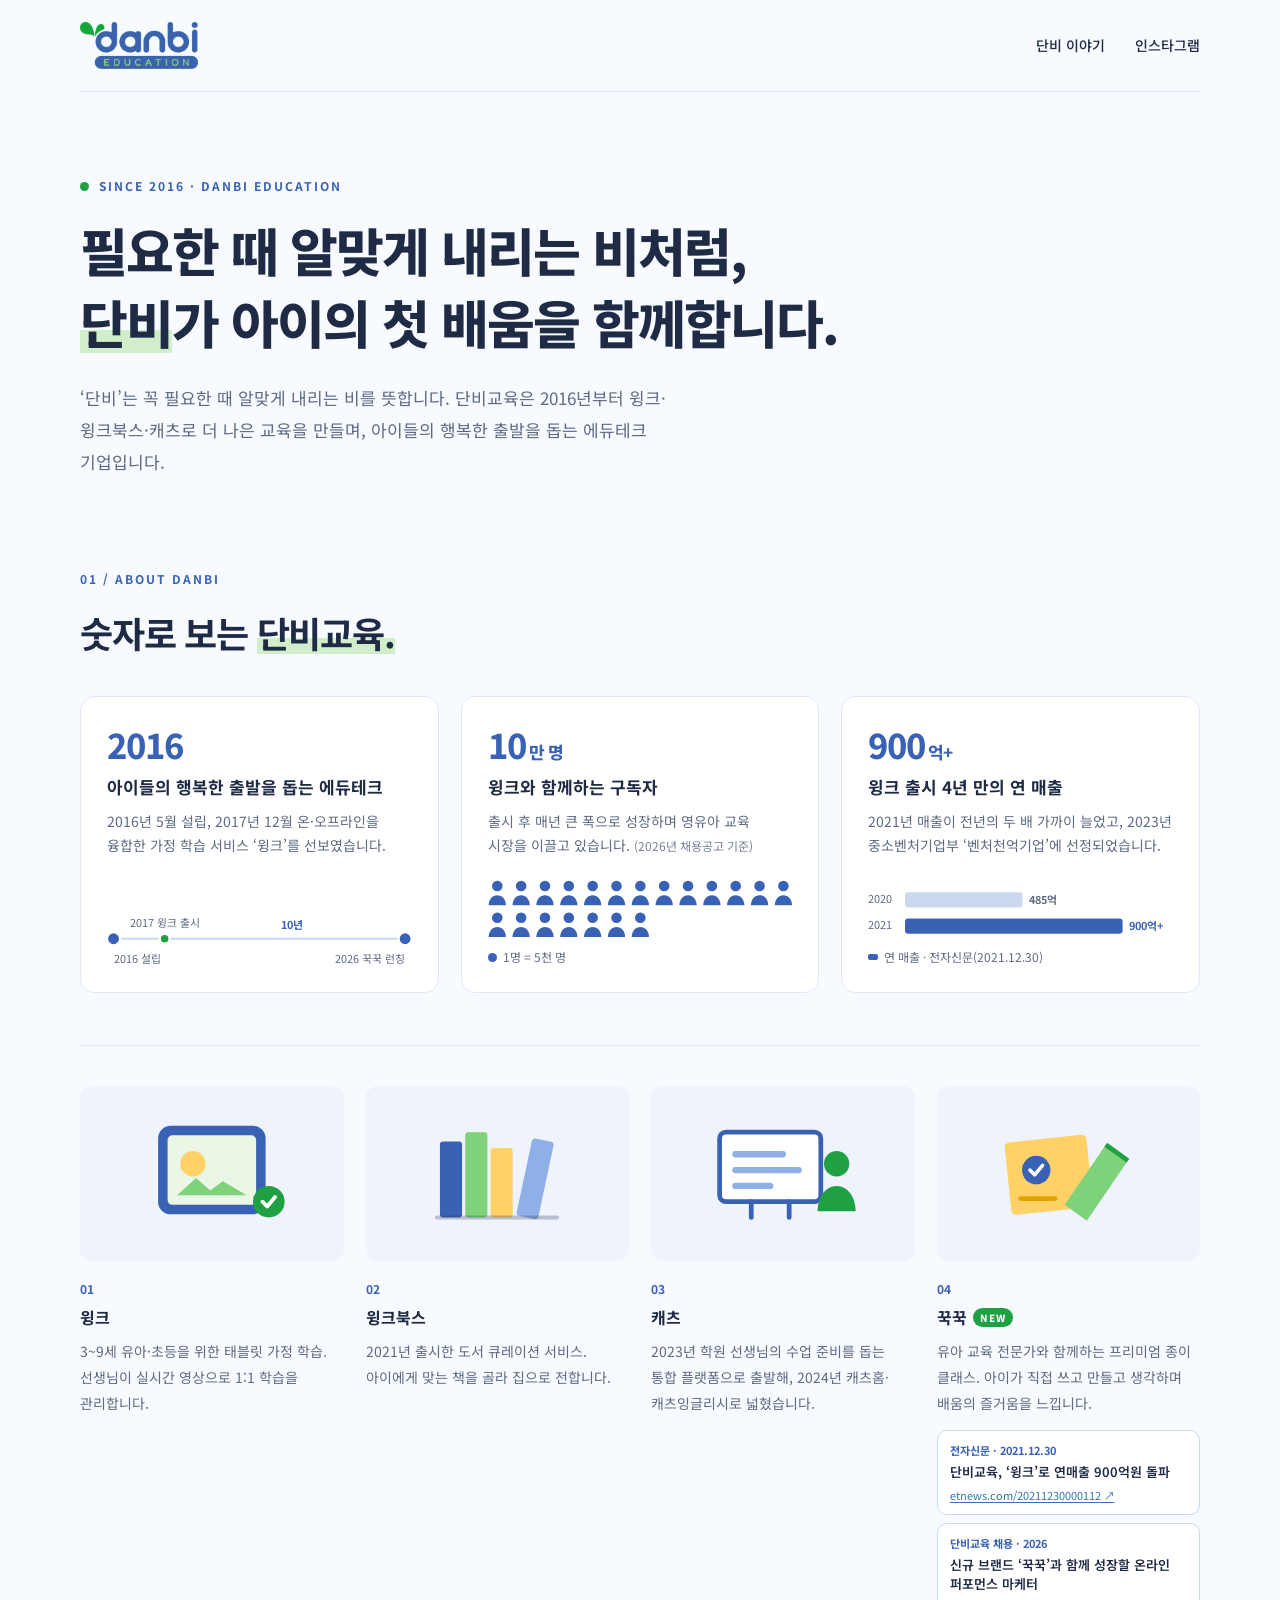
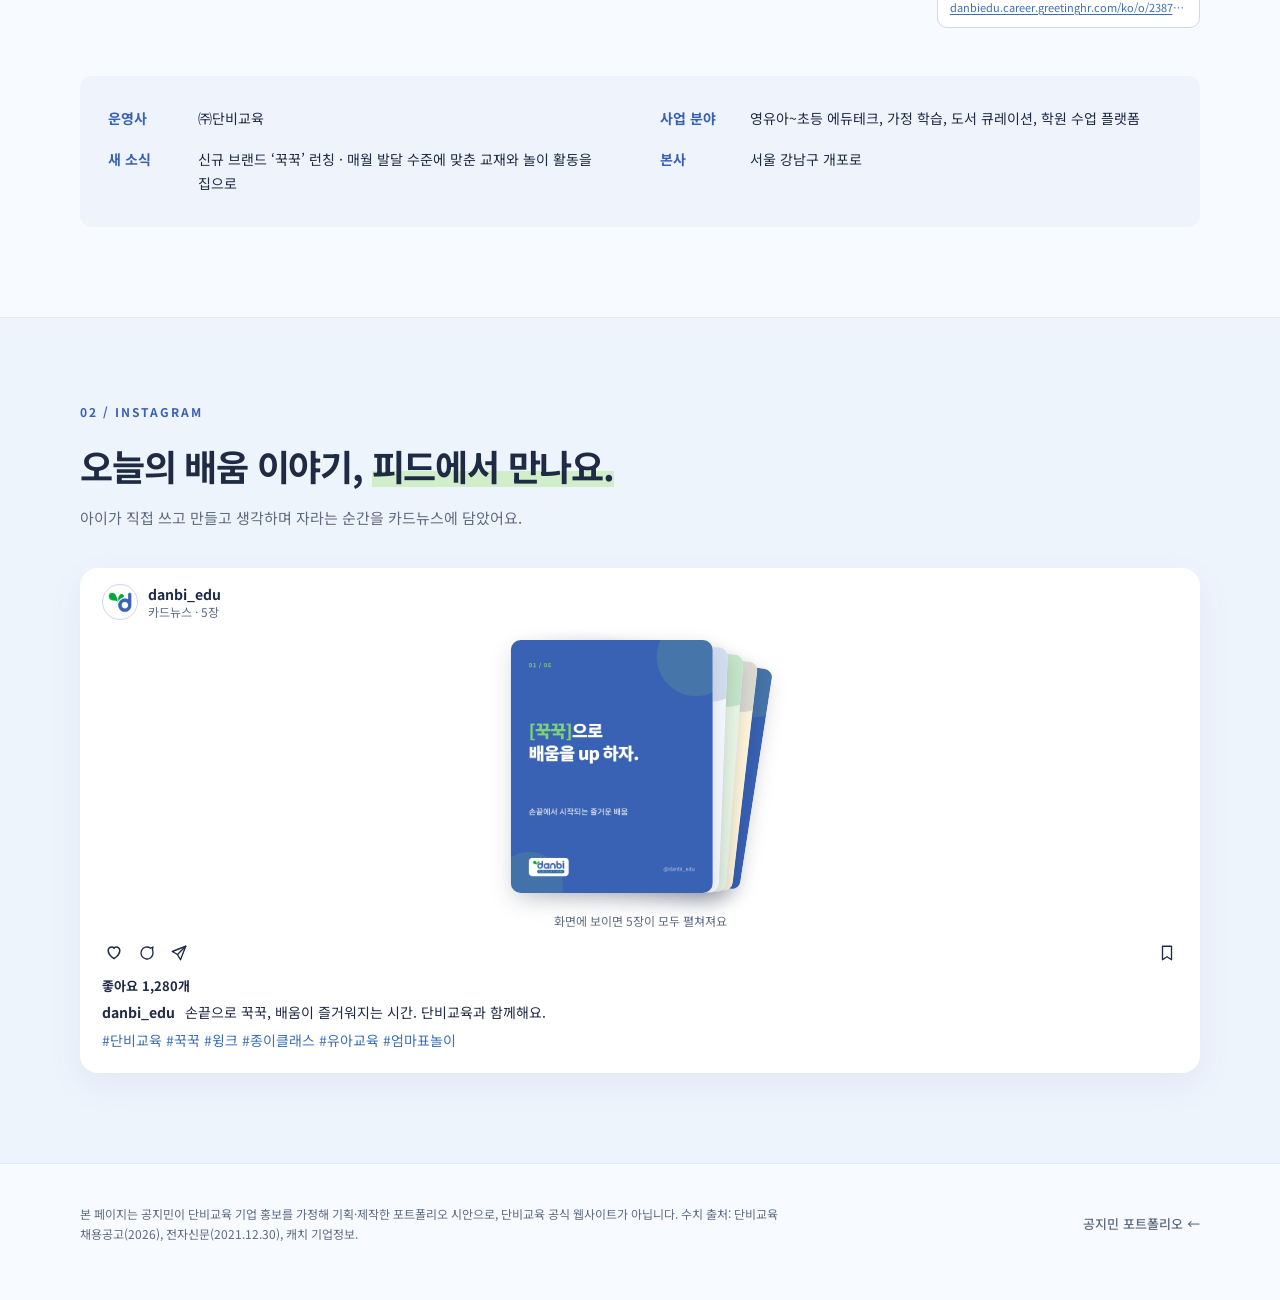
==== docs/danbi/index.html @ ad9f9030 "Add files via upload" ====
<!doctype html>
<html lang="ko">
<head>
  <meta charset="utf-8"><meta name="viewport" content="width=device-width, initial-scale=1">
  <title>단비교육 · 아이들의 행복한 출발</title>
  <meta name="description" content="2016년부터 윙크·윙크북스·캐츠, 그리고 신규 브랜드 꾹꾹으로 아이들의 행복한 출발을 돕는 단비교육을 소개합니다.">
  <meta name="robots" content="noindex">
  <link rel="icon" type="image/png" href="assets/danbi-mark.png">
  <link rel="preconnect" href="https://fonts.googleapis.com"><link rel="preconnect" href="https://fonts.gstatic.com" crossorigin>
  <link rel="stylesheet" href="https://fonts.googleapis.com/css2?family=Noto+Sans+KR:wght@400;500;700;800&display=swap">
  <link rel="stylesheet" href="danbi.css">
</head>
<body>
  <header class="top wrap">
    <a class="logo" href="#top" aria-label="단비교육 처음으로"><img src="assets/danbi-logo.png" width="683" height="274" alt="단비교육 danbi EDUCATION"></a>
    <nav aria-label="페이지 메뉴"><a href="#brand">단비 이야기</a><a href="#insta">인스타그램</a></nav>
  </header>

  <main id="top">
    <section class="hero wrap" aria-labelledby="hero-title">
      <p class="eyebrow"><span class="dot"></span>SINCE 2016 · DANBI EDUCATION</p>
      <h1 id="hero-title">필요한 때 알맞게 내리는 비처럼,<br><span>단비</span>가 아이의 첫 배움을 함께합니다.</h1>
      <p class="lead">‘단비’는 꼭 필요한 때 알맞게 내리는 비를 뜻합니다. 단비교육은 2016년부터 윙크·윙크북스·캐츠로 더 나은 교육을 만들며, 아이들의 행복한 출발을 돕는 에듀테크 기업입니다.</p>
    </section>

    <section class="brand wrap" id="brand" aria-labelledby="brand-title">
      <div class="sec-head">
        <p class="eyebrow">01 / ABOUT DANBI</p>
        <h2 id="brand-title">숫자로 보는 <span>단비교육.</span></h2>
      </div>
      <div class="facts">
        <article class="fact"><p class="fact-num">2016</p><h3>아이들의 행복한 출발을 돕는 에듀테크</h3><p>2016년 5월 설립, 2017년 12월 온·오프라인을 융합한 가정 학습 서비스 ‘윙크’를 선보였습니다.</p><figure class="viz"><svg class="pict timeline" viewBox="0 0 280 46" role="img" aria-label="2016년 설립, 2017년 윙크 출시, 2026년 꾹꾹 런칭까지 10년의 연혁">
<line x1="6" y1="20" x2="274" y2="20" stroke="var(--line-strong)" stroke-width="2" stroke-linecap="round"/>
<circle cx="6" cy="20" r="6" fill="var(--warm)" stroke="var(--card)" stroke-width="2"/>
<circle cx="53" cy="20" r="4.5" fill="var(--green)" stroke="var(--card)" stroke-width="2"/>
<circle cx="274" cy="20" r="6" fill="var(--warm)" stroke="var(--card)" stroke-width="2"/>
<text x="53" y="9" text-anchor="middle" class="tl-t">2017 윙크 출시</text>
<text x="6" y="42" class="tl-t">2016 설립</text><text x="274" y="42" text-anchor="end" class="tl-t">2026 꾹꾹 런칭</text>
<text x="170" y="11" text-anchor="middle" class="tl-m">10년</text></svg></figure></article>
        <article class="fact"><p class="fact-num">10<small>만 명</small></p><h3>윙크와 함께하는 구독자</h3><p>출시 후 매년 큰 폭으로 성장하며 영유아 교육 시장을 이끌고 있습니다. <span class="ref">(2026년 채용공고 기준)</span></p><figure class="viz"><svg class="pict" viewBox="0 0 230 44" role="img" aria-label="사람 아이콘 20개, 1개당 5천 명, 합계 10만 명"><g transform="translate(0,0)"><circle cx="7" cy="4.5" r="4" fill="var(--warm)"/><path d="M0.5 19c0-4.4 2.9-7.5 6.5-7.5s6.5 3.1 6.5 7.5z" fill="var(--warm)"/></g><g transform="translate(18,0)"><circle cx="7" cy="4.5" r="4" fill="var(--warm)"/><path d="M0.5 19c0-4.4 2.9-7.5 6.5-7.5s6.5 3.1 6.5 7.5z" fill="var(--warm)"/></g><g transform="translate(36,0)"><circle cx="7" cy="4.5" r="4" fill="var(--warm)"/><path d="M0.5 19c0-4.4 2.9-7.5 6.5-7.5s6.5 3.1 6.5 7.5z" fill="var(--warm)"/></g><g transform="translate(54,0)"><circle cx="7" cy="4.5" r="4" fill="var(--warm)"/><path d="M0.5 19c0-4.4 2.9-7.5 6.5-7.5s6.5 3.1 6.5 7.5z" fill="var(--warm)"/></g><g transform="translate(72,0)"><circle cx="7" cy="4.5" r="4" fill="var(--warm)"/><path d="M0.5 19c0-4.4 2.9-7.5 6.5-7.5s6.5 3.1 6.5 7.5z" fill="var(--warm)"/></g><g transform="translate(90,0)"><circle cx="7" cy="4.5" r="4" fill="var(--warm)"/><path d="M0.5 19c0-4.4 2.9-7.5 6.5-7.5s6.5 3.1 6.5 7.5z" fill="var(--warm)"/></g><g transform="translate(108,0)"><circle cx="7" cy="4.5" r="4" fill="var(--warm)"/><path d="M0.5 19c0-4.4 2.9-7.5 6.5-7.5s6.5 3.1 6.5 7.5z" fill="var(--warm)"/></g><g transform="translate(126,0)"><circle cx="7" cy="4.5" r="4" fill="var(--warm)"/><path d="M0.5 19c0-4.4 2.9-7.5 6.5-7.5s6.5 3.1 6.5 7.5z" fill="var(--warm)"/></g><g transform="translate(144,0)"><circle cx="7" cy="4.5" r="4" fill="var(--warm)"/><path d="M0.5 19c0-4.4 2.9-7.5 6.5-7.5s6.5 3.1 6.5 7.5z" fill="var(--warm)"/></g><g transform="translate(162,0)"><circle cx="7" cy="4.5" r="4" fill="var(--warm)"/><path d="M0.5 19c0-4.4 2.9-7.5 6.5-7.5s6.5 3.1 6.5 7.5z" fill="var(--warm)"/></g><g transform="translate(180,0)"><circle cx="7" cy="4.5" r="4" fill="var(--warm)"/><path d="M0.5 19c0-4.4 2.9-7.5 6.5-7.5s6.5 3.1 6.5 7.5z" fill="var(--warm)"/></g><g transform="translate(198,0)"><circle cx="7" cy="4.5" r="4" fill="var(--warm)"/><path d="M0.5 19c0-4.4 2.9-7.5 6.5-7.5s6.5 3.1 6.5 7.5z" fill="var(--warm)"/></g><g transform="translate(216,0)"><circle cx="7" cy="4.5" r="4" fill="var(--warm)"/><path d="M0.5 19c0-4.4 2.9-7.5 6.5-7.5s6.5 3.1 6.5 7.5z" fill="var(--warm)"/></g><g transform="translate(0,24)"><circle cx="7" cy="4.5" r="4" fill="var(--warm)"/><path d="M0.5 19c0-4.4 2.9-7.5 6.5-7.5s6.5 3.1 6.5 7.5z" fill="var(--warm)"/></g><g transform="translate(18,24)"><circle cx="7" cy="4.5" r="4" fill="var(--warm)"/><path d="M0.5 19c0-4.4 2.9-7.5 6.5-7.5s6.5 3.1 6.5 7.5z" fill="var(--warm)"/></g><g transform="translate(36,24)"><circle cx="7" cy="4.5" r="4" fill="var(--warm)"/><path d="M0.5 19c0-4.4 2.9-7.5 6.5-7.5s6.5 3.1 6.5 7.5z" fill="var(--warm)"/></g><g transform="translate(54,24)"><circle cx="7" cy="4.5" r="4" fill="var(--warm)"/><path d="M0.5 19c0-4.4 2.9-7.5 6.5-7.5s6.5 3.1 6.5 7.5z" fill="var(--warm)"/></g><g transform="translate(72,24)"><circle cx="7" cy="4.5" r="4" fill="var(--warm)"/><path d="M0.5 19c0-4.4 2.9-7.5 6.5-7.5s6.5 3.1 6.5 7.5z" fill="var(--warm)"/></g><g transform="translate(90,24)"><circle cx="7" cy="4.5" r="4" fill="var(--warm)"/><path d="M0.5 19c0-4.4 2.9-7.5 6.5-7.5s6.5 3.1 6.5 7.5z" fill="var(--warm)"/></g><g transform="translate(108,24)"><circle cx="7" cy="4.5" r="4" fill="var(--warm)"/><path d="M0.5 19c0-4.4 2.9-7.5 6.5-7.5s6.5 3.1 6.5 7.5z" fill="var(--warm)"/></g></svg><figcaption><i class="key person"></i> 1명 = 5천 명</figcaption></figure></article>
        <article class="fact"><p class="fact-num">900<small>억+</small></p><h3>윙크 출시 4년 만의 연 매출</h3><p>2021년 매출이 전년의 두 배 가까이 늘었고, 2023년 중소벤처기업부 ‘벤처천억기업’에 선정되었습니다.</p><figure class="viz"><svg class="pict bars" viewBox="0 0 280 46" role="img" aria-label="연 매출 2020년 485억 원, 2021년 900억 원 이상">
<text x="0" y="14" class="b-t">2020</text><rect x="34" y="4" width="108" height="14" rx="3" fill="var(--line-strong)"/><text x="148" y="15" class="b-v" style="fill:var(--muted)">485억</text>
<text x="0" y="38" class="b-t">2021</text><rect x="34" y="28" width="200" height="14" rx="3" fill="var(--warm)"/><text x="240" y="39" class="b-v">900억+</text></svg><figcaption><i class="key coin"></i> 연 매출 · 전자신문(2021.12.30)</figcaption></figure></article>
      </div>
      <div class="pillars">
        <div class="pillar"><figure class="pill-art"><svg viewBox="0 0 120 80" aria-hidden="true"><rect x="26" y="10" width="68" height="56" rx="8" fill="#3a62b4"/><rect x="32" y="16" width="56" height="44" rx="3" fill="#eaf6e6"/><circle cx="48" cy="34" r="8" fill="#ffd166"/><path d="M38 54l12-11 9 8 8-6 15 9z" fill="#7ed37a"/><circle cx="96" cy="58" r="10" fill="#1fa043"/><path d="M92 58l3 3 5-6" stroke="#fff" stroke-width="2.4" fill="none" stroke-linecap="round" stroke-linejoin="round"/></svg></figure><span class="pill-no">01</span><h4>윙크</h4><p>3~9세 유아·초등을 위한 태블릿 가정 학습. 선생님이 실시간 영상으로 1:1 학습을 관리합니다.</p></div>
        <div class="pillar"><figure class="pill-art"><svg viewBox="0 0 120 80" aria-hidden="true"><rect x="24" y="20" width="14" height="48" rx="2" fill="#3a62b4"/><rect x="40" y="14" width="14" height="54" rx="2" fill="#7ed37a"/><rect x="56" y="24" width="14" height="44" rx="2" fill="#ffd166"/><rect x="72" y="18" width="14" height="50" rx="2" fill="#8fb0e6" transform="rotate(12 79 68)"/><path d="M22 68h76" stroke="#1f2a44" stroke-width="2.5" stroke-linecap="round" opacity=".25"/></svg></figure><span class="pill-no">02</span><h4>윙크북스</h4><p>2021년 출시한 도서 큐레이션 서비스. 아이에게 맞는 책을 골라 집으로 전합니다.</p></div>
        <div class="pillar"><figure class="pill-art"><svg viewBox="0 0 120 80" aria-hidden="true"><rect x="20" y="14" width="64" height="44" rx="4" fill="#fff" stroke="#3a62b4" stroke-width="3"/><path d="M30 28h30M30 38h40M30 48h22" stroke="#8fb0e6" stroke-width="4" stroke-linecap="round"/><path d="M40 58v10M64 58v10" stroke="#3a62b4" stroke-width="3" stroke-linecap="round"/><circle cx="94" cy="34" r="8" fill="#1fa043"/><path d="M82 64c0-9 5-16 12-16s12 7 12 16z" fill="#1fa043"/></svg></figure><span class="pill-no">03</span><h4>캐츠</h4><p>2023년 학원 선생님의 수업 준비를 돕는 통합 플랫폼으로 출발해, 2024년 캐츠홈·캐츠잉글리시로 넓혔습니다.</p></div>
        <div class="pillar"><figure class="pill-art"><svg viewBox="0 0 120 80" aria-hidden="true"><rect x="22" y="18" width="52" height="46" rx="3" fill="#ffd166" transform="rotate(-6 48 41)"/><path d="M58 60 84 22l14 10-26 38z" fill="#7ed37a"/><path d="M84 22l14 10" stroke="#1fa043" stroke-width="3"/><circle cx="40" cy="38" r="9" fill="#3a62b4"/><path d="M36 38l3 3 5-6" stroke="#fff" stroke-width="2.2" fill="none" stroke-linecap="round" stroke-linejoin="round"/><path d="M30 56h22" stroke="#e0a400" stroke-width="3" stroke-linecap="round"/></svg></figure><span class="pill-no">04</span><h4>꾹꾹<span class="pill-new">NEW</span></h4><p>유아 교육 전문가와 함께하는 프리미엄 종이 클래스. 아이가 직접 쓰고 만들고 생각하며 배움의 즐거움을 느낍니다.</p>
          <ul class="news">
            <li><a href="https://www.etnews.com/20211230000112" target="_blank" rel="noopener noreferrer"><span class="news-src">전자신문 · 2021.12.30</span><span class="news-title">단비교육, ‘윙크’로 연매출 900억원 돌파</span><span class="news-url">etnews.com/20211230000112 ↗</span><span class="sr-only"> (새 탭에서 열기)</span></a></li>
            <li><a href="https://danbiedu.career.greetinghr.com/ko/o/238747" target="_blank" rel="noopener noreferrer"><span class="news-src">단비교육 채용 · 2026</span><span class="news-title">신규 브랜드 ‘꾹꾹’과 함께 성장할 온라인 퍼포먼스 마케터</span><span class="news-url">danbiedu.career.greetinghr.com/ko/o/238747 ↗</span><span class="sr-only"> (새 탭에서 열기)</span></a></li>
          </ul>
        </div>
      </div>
      <dl class="company">
        <div><dt>운영사</dt><dd>㈜단비교육</dd></div>
        <div><dt>사업 분야</dt><dd>영유아~초등 에듀테크, 가정 학습, 도서 큐레이션, 학원 수업 플랫폼</dd></div>
        <div><dt>새 소식</dt><dd>신규 브랜드 ‘꾹꾹’ 런칭 · 매월 발달 수준에 맞춘 교재와 놀이 활동을 집으로</dd></div>
        <div><dt>본사</dt><dd>서울 강남구 개포로</dd></div>
      </dl>
    </section>

    <section class="insta" id="insta" aria-labelledby="insta-title">
      <div class="wrap">
        <div class="sec-head">
          <p class="eyebrow">02 / INSTAGRAM</p>
          <h2 id="insta-title">오늘의 배움 이야기, <span>피드에서 만나요.</span></h2>
          <p class="sec-lead">아이가 직접 쓰고 만들고 생각하며 자라는 순간을 카드뉴스에 담았어요.</p>
        </div>
        <article class="ig">
          <div class="ig-head"><span class="avatar"><img src="assets/danbi-mark.png" width="140" height="120" alt=""></span><p class="ig-user">danbi_edu<small>카드뉴스 · 5장</small></p></div>
          <div class="deck" tabindex="0" aria-label="카드뉴스 5장. 마우스를 올리거나 눌러서 펼쳐 보세요."><a class="card" style="--i:0" href="assets/insta-1.jpg" target="_blank" rel="noopener noreferrer" aria-label="카드뉴스 1번 크게 보기"><img src="assets/insta-1.jpg" width="1080" height="1350" alt="단비교육 카드뉴스 1: [꾹꾹]으로 배움을 up 하자." loading="lazy"><span class="card-num">1/5</span></a><a class="card" style="--i:1" href="assets/insta-2.jpg" target="_blank" rel="noopener noreferrer" aria-label="카드뉴스 2번 크게 보기"><img src="assets/insta-2.jpg" width="1080" height="1350" alt="단비교육 카드뉴스 2: 손끝 = [생각]의 시작" loading="lazy"><span class="card-num">2/5</span></a><a class="card" style="--i:2" href="assets/insta-3.jpg" target="_blank" rel="noopener noreferrer" aria-label="카드뉴스 3번 크게 보기"><img src="assets/insta-3.jpg" width="1080" height="1350" alt="단비교육 카드뉴스 3: 종이 = [놀이]의 무대" loading="lazy"><span class="card-num">3/5</span></a><a class="card" style="--i:3" href="assets/insta-4.jpg" target="_blank" rel="noopener noreferrer" aria-label="카드뉴스 4번 크게 보기"><img src="assets/insta-4.jpg" width="1080" height="1350" alt="단비교육 카드뉴스 4: 선생님 = [함께]하는 길잡이" loading="lazy"><span class="card-num">4/5</span></a><a class="card" style="--i:4" href="assets/insta-5.jpg" target="_blank" rel="noopener noreferrer" aria-label="카드뉴스 5번 크게 보기"><img src="assets/insta-5.jpg" width="1080" height="1350" alt="단비교육 카드뉴스 5: 배움의 즐거움 = [꾹꾹]" loading="lazy"><span class="card-num">5/5</span></a></div>
          <p class="deck-hint"><span class="hint-closed">화면에 보이면 5장이 모두 펼쳐져요</span><span class="hint-open">카드를 누르면 크게 볼 수 있어요</span></p>
          <div class="ig-foot"><button class="like" type="button" aria-pressed="false" aria-label="좋아요"><svg viewBox="0 0 24 24" width="20" height="20" stroke-width="1.8" stroke-linecap="round" stroke-linejoin="round" aria-hidden="true"><path d="M12 20s-7-4.4-7-10a4 4 0 0 1 7-2.6A4 4 0 0 1 19 10c0 5.6-7 10-7 10z"/></svg></button><span><svg viewBox="0 0 24 24" width="18" height="18" fill="none" stroke="currentColor" stroke-width="1.8" stroke-linecap="round" stroke-linejoin="round" aria-hidden="true"><path d="M20 12a8 8 0 1 1-3.2-6.4L20 4l-.8 3.6A8 8 0 0 1 20 12z"/></svg></span><span><svg viewBox="0 0 24 24" width="18" height="18" fill="none" stroke="currentColor" stroke-width="1.8" stroke-linecap="round" stroke-linejoin="round" aria-hidden="true"><path d="M21 3 10 14"/><path d="M21 3l-7 18-4-7-7-4z"/></svg></span><span><svg viewBox="0 0 24 24" width="18" height="18" fill="none" stroke="currentColor" stroke-width="1.8" stroke-linecap="round" stroke-linejoin="round" aria-hidden="true"><path d="M6 3h12v18l-6-4-6 4z"/></svg></span></div><p class="ig-likes"><b>좋아요 <span class="like-count">1,280</span>개</b></p>
          <p class="ig-cap"><b>danbi_edu</b> 손끝으로 꾹꾹, 배움이 즐거워지는 시간. 단비교육과 함께해요. <span>#단비교육 #꾹꾹 #윙크 #종이클래스 #유아교육 #엄마표놀이</span></p>
        </article>
      </div>
    </section>
  </main>

  <footer class="foot wrap">
    <p>본 페이지는 공지민이 단비교육 기업 홍보를 가정해 기획·제작한 포트폴리오 시안으로, 단비교육 공식 웹사이트가 아닙니다. 수치 출처: 단비교육 채용공고(2026), 전자신문(2021.12.30), 캐치 기업정보.</p>
    <a class="back" href="../">공지민 포트폴리오 ←</a>
  </footer>
  <script>
  (function(){var d=document.querySelector('.deck');if(!d)return;
  d.addEventListener('click',function(e){if(!d.classList.contains('open')){e.preventDefault();d.classList.add('open');}});
  d.addEventListener('keydown',function(e){if((e.key==='Enter'||e.key===' ')&&!d.classList.contains('open')&&e.target===d){e.preventDefault();d.classList.add('open');}});
  var lk=document.querySelector('.like'),cnt=document.querySelector('.like-count');
  function toggle(on){var was=lk.getAttribute('aria-pressed')==='true';var now=on===undefined?!was:on;if(now===was)return;lk.setAttribute('aria-pressed',now);lk.classList.remove('pop');void lk.offsetWidth;lk.classList.add('pop');var n=1280+(now?1:0);cnt.textContent=n.toLocaleString('ko-KR');}
  lk.addEventListener('click',function(){toggle();});
  d.addEventListener('dblclick',function(e){e.preventDefault();toggle(true);});
  if('IntersectionObserver' in window){var t=0;new IntersectionObserver(function(es){es.forEach(function(en){if(en.intersectionRatio>=.5){if(!t&&!d.classList.contains('open'))t=setTimeout(function(){d.classList.add('open');t=0;},500);}else if(!en.isIntersecting){clearTimeout(t);t=0;d.classList.remove('open');}});},{threshold:[0,.5]}).observe(d);}else{d.classList.add('open');}
  })();
  </script>
</body>
</html>
---- docs/danbi/danbi.css ----
:root{--ink:#1f2a44;--muted:#5f6b82;--warm:#3a62b4;--soft:#cfeec9;--cream:#f7faff;--card:#fff;--line:#e2e9f6;--line-strong:#cbd8ee;--purple:#fff;--green:#1fa043;--font:'Noto Sans KR',sans-serif}
*{box-sizing:border-box}html{scroll-behavior:smooth}
body{margin:0;background:var(--cream);color:var(--ink);font-family:var(--font);line-height:1.7;word-break:keep-all;-webkit-font-smoothing:antialiased}
a{color:inherit;text-decoration:none}img{max-width:100%;display:block}
a:focus-visible,.deck:focus-visible{outline:3px solid var(--warm);outline-offset:4px}
.sr-only{position:absolute;width:1px;height:1px;overflow:hidden;clip:rect(0 0 0 0);white-space:nowrap}
.wrap{width:min(1120px,calc(100% - 96px));margin-inline:auto}

/* header */
.top{height:92px;display:flex;align-items:center;justify-content:space-between;border-bottom:1px solid var(--line)}
.logo img{width:118px;height:auto}
.top nav{display:flex;gap:30px;font-size:14px;font-weight:500}
.top nav a:hover,.back:hover{color:var(--warm)}

.eyebrow{font-size:12px;letter-spacing:2px;font-weight:700;color:var(--warm);margin:0 0 18px;display:flex;align-items:center;gap:10px}
.dot{width:9px;height:9px;border-radius:50%;background:var(--warm)}
.hero{padding:84px 0 70px}
h1{font-size:clamp(32px,4.4vw,52px);font-weight:800;letter-spacing:-2px;line-height:1.38;margin:0 0 24px}
h1 span,h2 span{background:linear-gradient(transparent 62%,var(--soft) 62%,var(--soft) 92%,transparent 92%)}
.lead{max-width:620px;font-size:17px;color:var(--muted);line-height:1.9;margin:0}
.sec-head{margin-bottom:38px}
h2{font-size:clamp(26px,3vw,36px);letter-spacing:-1.2px;line-height:1.4;margin:0}
.sec-lead{color:var(--muted);font-size:15px;margin:14px 0 0;max-width:560px}

/* numbers */
.brand{padding:20px 0 90px}
.facts{display:grid;grid-template-columns:repeat(3,1fr);gap:22px}
.fact{display:flex;flex-direction:column;background:var(--card);border:1px solid var(--line);border-radius:14px;padding:28px 26px 24px}
.fact .fact-num{font-size:34px;font-weight:800;color:var(--warm);letter-spacing:-1px;margin:0 0 8px;line-height:1.2}
.fact .fact-num small{font-size:17px;margin-left:3px}
.fact h3{font-size:17px;margin:0 0 8px}
.fact p{font-size:14px;color:var(--muted);margin:0}
.ref{font-size:12px;opacity:.85}
.viz{margin:auto 0 0;padding-top:22px}
.pict{width:100%;height:auto;display:block}
.viz figcaption{display:flex;align-items:center;gap:6px;margin-top:9px;font-size:12px;color:var(--muted)}
.key{display:inline-block;background:var(--warm)}
.key.book{width:8px;height:10px;border-radius:2px}
.key.person{width:9px;height:9px;border-radius:50%}
.timeline .tl-t{font-size:10px;fill:var(--muted);font-family:var(--font)}
.timeline .tl-m{font-size:10px;fill:var(--warm);font-weight:700;font-family:var(--font)}

/* pillars */
.pillars{display:grid;grid-template-columns:repeat(4,minmax(0,1fr));gap:22px;margin-top:52px;border-top:1px solid var(--line);padding-top:40px}
.pillar{position:relative;display:flex;flex-direction:column;min-width:0}
.pill-art{margin:0 0 18px;background:#eef3fc;border-radius:12px;aspect-ratio:3/2;display:grid;place-items:center;overflow:hidden}
.pill-art svg{width:72%;height:auto}
.pill-no{font-size:12px;font-weight:700;color:var(--warm);margin-bottom:4px}
.pillar h4{font-size:16px;margin:0 0 8px}
.pillar p{font-size:14px;color:var(--muted);line-height:1.85;margin:0}
.urlbar{display:flex;align-items:center;gap:8px;margin-top:10px;padding:7px 10px;background:#fff;border:1px solid var(--line-strong);border-radius:20px;font-size:11.5px;color:var(--muted);transition:border-color .2s,color .2s}
.pillar p+.urlbar{margin-top:14px}
.urlbar:hover{border-color:var(--warm);color:var(--ink)}
.urlbar-dots{display:flex;gap:3px;flex:none}.urlbar-dots i{width:6px;height:6px;border-radius:50%;background:#bcd0ef}
.urlbar-url{overflow:hidden;text-overflow:ellipsis;white-space:nowrap;min-width:0}
.urlbar-go{margin-left:auto;color:var(--warm);flex:none}

.company{display:grid;grid-template-columns:repeat(2,1fr);gap:0 40px;margin:48px 0 0;background:#eef3fc;border-radius:12px;padding:22px 28px}
.company div{display:flex;gap:18px;padding:9px 0;font-size:14px}
.company dt{flex:none;width:72px;color:var(--warm);font-weight:700}
.company dd{margin:0}

/* instagram */
.insta{background:#eef4fc;border-block:1px solid var(--line);padding:84px 0 90px}
.ig{background:#fff;border-radius:18px;box-shadow:0 12px 34px #3a62b414;padding:16px 22px 20px}
.ig-head{display:flex;align-items:center;gap:10px;padding-bottom:14px}
.avatar{width:36px;height:36px;border-radius:50%;background:var(--purple);display:grid;place-items:center;overflow:hidden;padding:5px;border:1px solid var(--line-strong)}
.avatar img{width:100%;height:auto}
.ig-user{margin:0;font-size:14px;font-weight:700;line-height:1.25}
.ig-user small{display:block;font-weight:400;color:var(--muted);font-size:12px}
.deck{--gap:16px;position:relative;display:grid;grid-template-columns:repeat(5,1fr);gap:var(--gap);padding:6px 0 4px;cursor:pointer;outline:none}
.card{position:relative;display:block;border-radius:10px;overflow:hidden;background:#e9f0fb;box-shadow:0 8px 22px #1f2a4426;
  z-index:calc(10 - var(--i));transition:transform .55s cubic-bezier(.2,.8,.2,1);
  transform:translateX(calc((2 - var(--i)) * (100% + var(--gap)) + (var(--i) - 2) * 14px)) rotate(calc(var(--i) * 2.2deg)) scale(calc(1 - var(--i) * .03))}
.card img{width:100%;height:auto;aspect-ratio:4/5;object-fit:cover}
.card-num{position:absolute;right:8px;bottom:8px;font-size:11px;color:#fff;background:#0007;border-radius:20px;padding:1px 8px;opacity:0;transition:opacity .3s}
.deck.open .card{transform:none;transition-duration:1.1s;transition-delay:0s}
.deck.open .card-num{opacity:1}
.deck.open .card:hover{transform:translateY(-4px) rotate(-.7deg);transition-delay:0s}
.deck:not(.open) .card{pointer-events:none}
.deck-hint{margin:14px 0 0;text-align:center;font-size:12px;color:var(--muted)}
.hint-touch{display:none}@media(hover:none){.hint-mouse{display:none}.hint-touch{display:inline}}.hint-open{display:none}.deck.open+.deck-hint .hint-open{display:inline}.deck.open+.deck-hint .hint-closed{display:none}
.ig-foot{display:flex;gap:14px;padding:10px 2px 6px;color:var(--ink)}
.ig-foot span:last-child{margin-left:auto}
.ig-cap{margin:0;font-size:14px}.ig-cap b{margin-right:6px}.ig-cap span{display:block;color:#3b6fb6;margin-top:4px}

.foot{padding:40px 0 56px;display:flex;justify-content:space-between;gap:30px;align-items:center}
.foot p{font-size:12px;color:var(--muted);margin:0;max-width:700px}
.back{flex:none;font-size:13px;font-weight:500;color:var(--muted)}

@media(max-width:1000px){.wrap{width:calc(100% - 56px)}.facts{grid-template-columns:1fr}.pillars{grid-template-columns:repeat(2,minmax(0,1fr));gap:30px 22px}}
@media(max-width:700px){
  .wrap{width:calc(100% - 32px)}.top{height:72px}.logo img{width:96px}.top nav{gap:14px;font-size:12px}
  .hero{padding:50px 0 50px}.lead{font-size:15px}.company{grid-template-columns:1fr;padding:16px 18px}
  .pillars{grid-template-columns:repeat(2,minmax(0,1fr));gap:26px 14px}.pillar p{font-size:13px}.urlbar{font-size:10.5px}
  .insta{padding:56px 0 60px}.ig{padding:12px 12px 16px;border-radius:14px}
  .deck{--gap:10px;grid-template-columns:repeat(5,64%);overflow:hidden;padding:6px 18%}
  .card{transform:translateX(calc(var(--i) * -1 * (100% + var(--gap)) + var(--i) * 12px)) rotate(calc(var(--i) * 2.2deg)) scale(calc(1 - var(--i) * .03))}
  .deck.open{grid-template-columns:repeat(3,minmax(0,1fr));padding:6px 0;overflow:visible}
  .card-num{font-size:9px;padding:0 6px;right:5px;bottom:5px}
  .foot{flex-direction:column;align-items:flex-start}
}
@media(prefers-reduced-motion:reduce){*{transition:none!important;scroll-behavior:auto!important}}
.news{list-style:none;margin:14px 0 0;padding:0;display:grid;grid-template-columns:minmax(0,1fr);gap:8px;min-width:0}.news li{min-width:0}
.news a{display:block;min-width:0;padding:10px 12px;background:#fff;border:1px solid var(--line-strong);border-radius:10px;transition:border-color .2s,transform .2s}
.news a:hover{border-color:var(--warm);transform:translateY(-2px)}
.news-src{display:block;font-size:11px;font-weight:700;color:var(--warm)}
.news-title{display:block;font-size:13px;font-weight:600;line-height:1.5;margin:2px 0 4px;color:var(--ink)}
.news-url{display:block;font-size:11px;color:#3b6fb6;text-decoration:underline;text-underline-offset:2px;overflow:hidden;text-overflow:ellipsis;white-space:nowrap}
.like{appearance:none;border:0;background:none;padding:0;margin:0;cursor:pointer;color:var(--ink);display:flex}
.like svg{fill:none;stroke:currentColor;transition:fill .2s,stroke .2s}
.like[aria-pressed="true"] svg{fill:#ed4956;stroke:#ed4956}
.like.pop svg{animation:pop .35s ease}
@keyframes pop{0%{transform:scale(1)}40%{transform:scale(1.3)}100%{transform:scale(1)}}
.like:focus-visible{outline:3px solid var(--warm);outline-offset:3px;border-radius:4px}
.ig-likes{margin:0 0 4px;font-size:13px}
.like[aria-pressed="false"] svg{animation:beat 1.4s ease-in-out infinite;transform-origin:center}
.like[aria-pressed="false"]:hover svg{stroke:#ed4956}
@keyframes beat{0%,40%,100%{transform:scale(1)}10%{transform:scale(1.22)}20%{transform:scale(1.02)}30%{transform:scale(1.16)}}
@media(max-width:700px){.news a{padding:9px 10px}.news-title{font-size:12px}.news-url{white-space:normal;word-break:break-all;font-size:10.5px}}
@media(prefers-reduced-motion:reduce){.like svg{animation:none!important}}

.dot{background:var(--green)}.key.coin{width:10px;height:6px;border-radius:2px}
.bars .b-t{font-size:10px;fill:var(--muted);font-family:var(--font)}.bars .b-v{font-size:10px;fill:var(--warm);font-weight:700;font-family:var(--font)}
.pill-new{display:inline-block;margin-left:6px;font-size:10px;font-weight:800;letter-spacing:1px;color:#fff;background:var(--green);border-radius:20px;padding:1px 7px;vertical-align:2px}
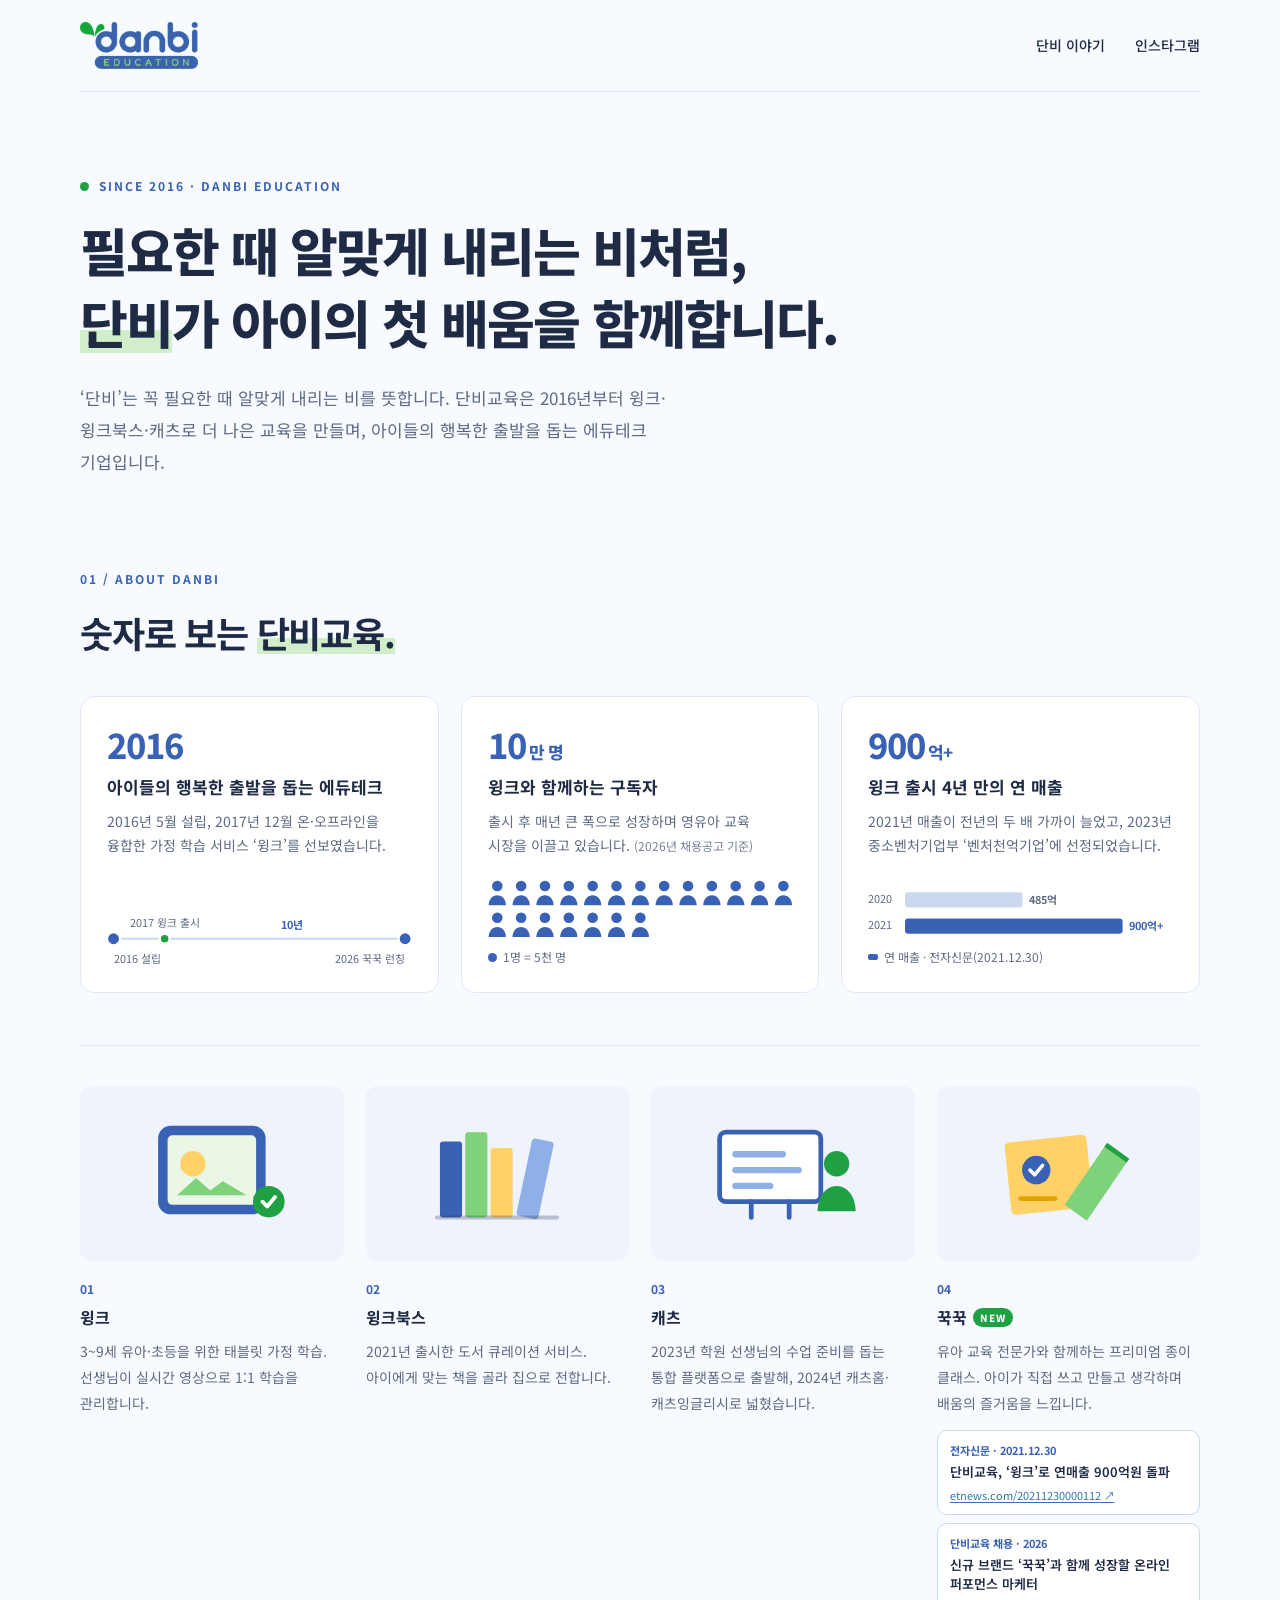
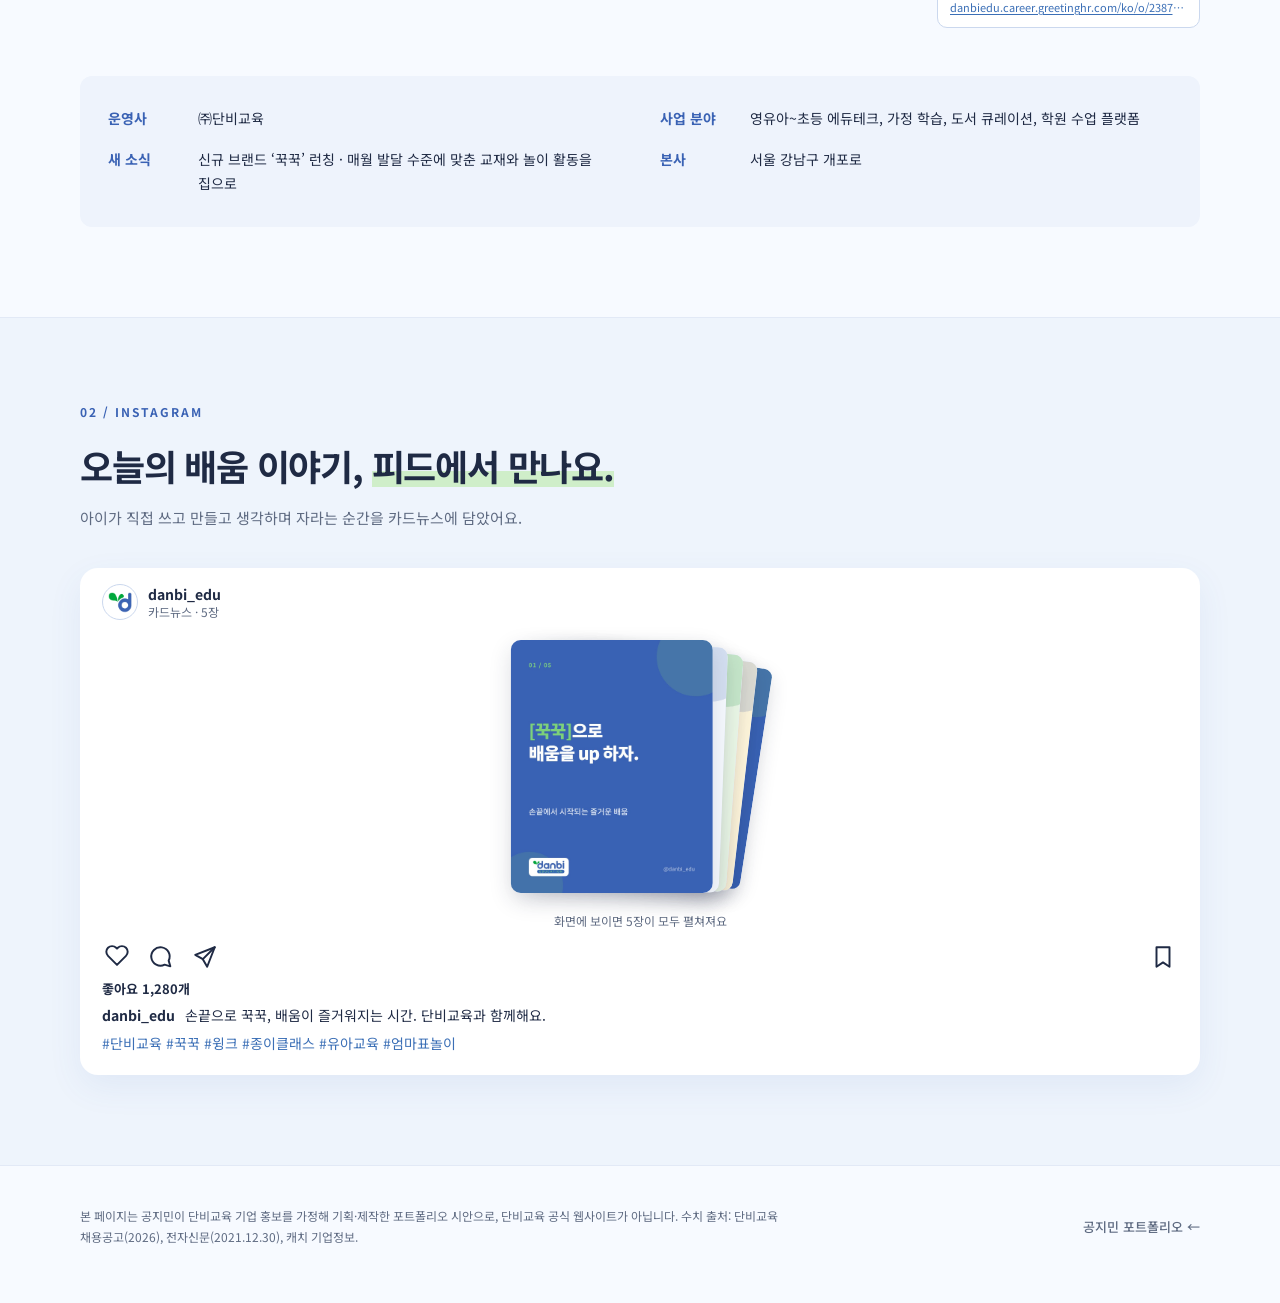
==== commit 3a503cbc: "Add files via upload" ====
--- a/docs/danbi/index.html
+++ b/docs/danbi/index.html
@@ -72,7 +72,7 @@
           <div class="ig-head"><span class="avatar"><img src="assets/danbi-mark.png" width="140" height="120" alt=""></span><p class="ig-user">danbi_edu<small>카드뉴스 · 5장</small></p></div>
           <div class="deck" tabindex="0" aria-label="카드뉴스 5장. 마우스를 올리거나 눌러서 펼쳐 보세요."><a class="card" style="--i:0" href="assets/insta-1.jpg" target="_blank" rel="noopener noreferrer" aria-label="카드뉴스 1번 크게 보기"><img src="assets/insta-1.jpg" width="1080" height="1350" alt="단비교육 카드뉴스 1: [꾹꾹]으로 배움을 up 하자." loading="lazy"><span class="card-num">1/5</span></a><a class="card" style="--i:1" href="assets/insta-2.jpg" target="_blank" rel="noopener noreferrer" aria-label="카드뉴스 2번 크게 보기"><img src="assets/insta-2.jpg" width="1080" height="1350" alt="단비교육 카드뉴스 2: 손끝 = [생각]의 시작" loading="lazy"><span class="card-num">2/5</span></a><a class="card" style="--i:2" href="assets/insta-3.jpg" target="_blank" rel="noopener noreferrer" aria-label="카드뉴스 3번 크게 보기"><img src="assets/insta-3.jpg" width="1080" height="1350" alt="단비교육 카드뉴스 3: 종이 = [놀이]의 무대" loading="lazy"><span class="card-num">3/5</span></a><a class="card" style="--i:3" href="assets/insta-4.jpg" target="_blank" rel="noopener noreferrer" aria-label="카드뉴스 4번 크게 보기"><img src="assets/insta-4.jpg" width="1080" height="1350" alt="단비교육 카드뉴스 4: 선생님 = [함께]하는 길잡이" loading="lazy"><span class="card-num">4/5</span></a><a class="card" style="--i:4" href="assets/insta-5.jpg" target="_blank" rel="noopener noreferrer" aria-label="카드뉴스 5번 크게 보기"><img src="assets/insta-5.jpg" width="1080" height="1350" alt="단비교육 카드뉴스 5: 배움의 즐거움 = [꾹꾹]" loading="lazy"><span class="card-num">5/5</span></a></div>
           <p class="deck-hint"><span class="hint-closed">화면에 보이면 5장이 모두 펼쳐져요</span><span class="hint-open">카드를 누르면 크게 볼 수 있어요</span></p>
-          <div class="ig-foot"><button class="like" type="button" aria-pressed="false" aria-label="좋아요"><svg viewBox="0 0 24 24" width="20" height="20" stroke-width="1.8" stroke-linecap="round" stroke-linejoin="round" aria-hidden="true"><path d="M12 20s-7-4.4-7-10a4 4 0 0 1 7-2.6A4 4 0 0 1 19 10c0 5.6-7 10-7 10z"/></svg></button><span><svg viewBox="0 0 24 24" width="18" height="18" fill="none" stroke="currentColor" stroke-width="1.8" stroke-linecap="round" stroke-linejoin="round" aria-hidden="true"><path d="M20 12a8 8 0 1 1-3.2-6.4L20 4l-.8 3.6A8 8 0 0 1 20 12z"/></svg></span><span><svg viewBox="0 0 24 24" width="18" height="18" fill="none" stroke="currentColor" stroke-width="1.8" stroke-linecap="round" stroke-linejoin="round" aria-hidden="true"><path d="M21 3 10 14"/><path d="M21 3l-7 18-4-7-7-4z"/></svg></span><span><svg viewBox="0 0 24 24" width="18" height="18" fill="none" stroke="currentColor" stroke-width="1.8" stroke-linecap="round" stroke-linejoin="round" aria-hidden="true"><path d="M6 3h12v18l-6-4-6 4z"/></svg></span></div><p class="ig-likes"><b>좋아요 <span class="like-count">1,280</span>개</b></p>
+          <div class="ig-foot"><button class="like" type="button" aria-pressed="false" aria-label="좋아요"><svg viewBox="0 0 24 24" width="26" height="26" stroke-width="1.8" stroke-linecap="round" stroke-linejoin="round" aria-hidden="true"><path d="M12 19.3 3.7 11A5.3 5.3 0 0 1 11.2 3.5l.8.8.8-.8a5.3 5.3 0 0 1 7.5 7.5z"/></svg></button><span><svg viewBox="0 0 24 24" width="26" height="26" fill="none" stroke="currentColor" stroke-width="1.8" stroke-linecap="round" stroke-linejoin="round" aria-hidden="true"><path d="M19.07 15.36A8.5 8.5 0 1 0 15.36 19.07L20.6 20.6z"/></svg></span><span><svg viewBox="0 0 24 24" width="26" height="26" fill="none" stroke="currentColor" stroke-width="1.8" stroke-linecap="round" stroke-linejoin="round" aria-hidden="true"><path d="M21 3 10 14"/><path d="M21 3l-7 18-4-7-7-4z"/></svg></span><span><svg viewBox="0 0 24 24" width="26" height="26" fill="none" stroke="currentColor" stroke-width="1.8" stroke-linecap="round" stroke-linejoin="round" aria-hidden="true"><path d="M6 3h12v18l-6-4-6 4z"/></svg></span></div><p class="ig-likes"><b>좋아요 <span class="like-count">1,280</span>개</b></p>
           <p class="ig-cap"><b>danbi_edu</b> 손끝으로 꾹꾹, 배움이 즐거워지는 시간. 단비교육과 함께해요. <span>#단비교육 #꾹꾹 #윙크 #종이클래스 #유아교육 #엄마표놀이</span></p>
         </article>
       </div>
--- a/docs/danbi/danbi.css
+++ b/docs/danbi/danbi.css
@@ -80,7 +80,7 @@
 .deck:not(.open) .card{pointer-events:none}
 .deck-hint{margin:14px 0 0;text-align:center;font-size:12px;color:var(--muted)}
 .hint-touch{display:none}@media(hover:none){.hint-mouse{display:none}.hint-touch{display:inline}}.hint-open{display:none}.deck.open+.deck-hint .hint-open{display:inline}.deck.open+.deck-hint .hint-closed{display:none}
-.ig-foot{display:flex;gap:14px;padding:10px 2px 6px;color:var(--ink)}
+.ig-foot{display:flex;align-items:center;gap:18px;padding:12px 2px 8px;color:var(--ink)}
 .ig-foot span:last-child{margin-left:auto}
 .ig-cap{margin:0;font-size:14px}.ig-cap b{margin-right:6px}.ig-cap span{display:block;color:#3b6fb6;margin-top:4px}
 
@@ -107,16 +107,16 @@
 .news-src{display:block;font-size:11px;font-weight:700;color:var(--warm)}
 .news-title{display:block;font-size:13px;font-weight:600;line-height:1.5;margin:2px 0 4px;color:var(--ink)}
 .news-url{display:block;font-size:11px;color:#3b6fb6;text-decoration:underline;text-underline-offset:2px;overflow:hidden;text-overflow:ellipsis;white-space:nowrap}
-.like{appearance:none;border:0;background:none;padding:0;margin:0;cursor:pointer;color:var(--ink);display:flex}
+.like{appearance:none;border:0;background:none;padding:0;margin:0;cursor:pointer;color:var(--ink);display:flex;line-height:0}.ig-foot svg{display:block}
 .like svg{fill:none;stroke:currentColor;transition:fill .2s,stroke .2s}
 .like[aria-pressed="true"] svg{fill:#ed4956;stroke:#ed4956}
 .like.pop svg{animation:pop .35s ease}
 @keyframes pop{0%{transform:scale(1)}40%{transform:scale(1.3)}100%{transform:scale(1)}}
 .like:focus-visible{outline:3px solid var(--warm);outline-offset:3px;border-radius:4px}
 .ig-likes{margin:0 0 4px;font-size:13px}
-.like[aria-pressed="false"] svg{animation:beat 1.4s ease-in-out infinite;transform-origin:center}
+.like[aria-pressed="false"] svg{animation:blink 1.1s steps(1,end) infinite}
 .like[aria-pressed="false"]:hover svg{stroke:#ed4956}
-@keyframes beat{0%,40%,100%{transform:scale(1)}10%{transform:scale(1.22)}20%{transform:scale(1.02)}30%{transform:scale(1.16)}}
+@keyframes blink{0%{stroke:var(--ink)}50%{stroke:#ed4956}}
 @media(max-width:700px){.news a{padding:9px 10px}.news-title{font-size:12px}.news-url{white-space:normal;word-break:break-all;font-size:10.5px}}
 @media(prefers-reduced-motion:reduce){.like svg{animation:none!important}}
 
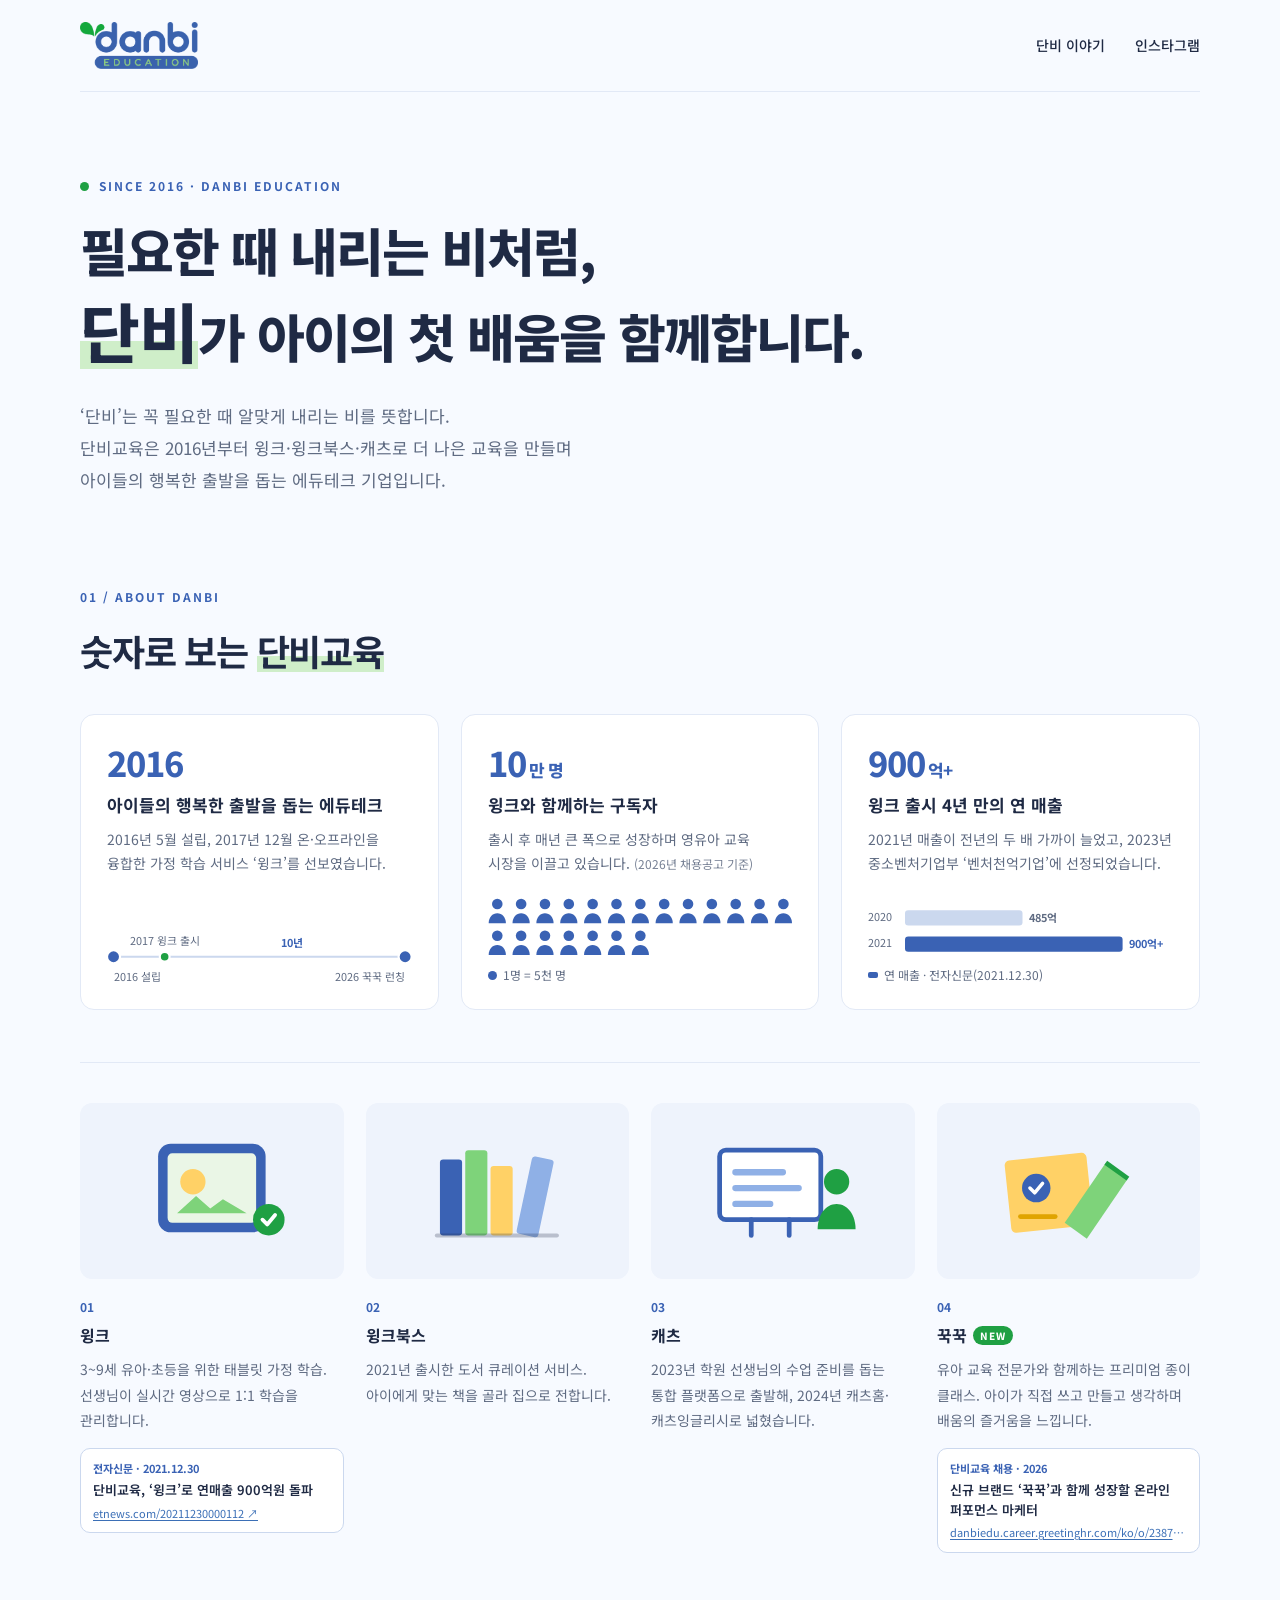
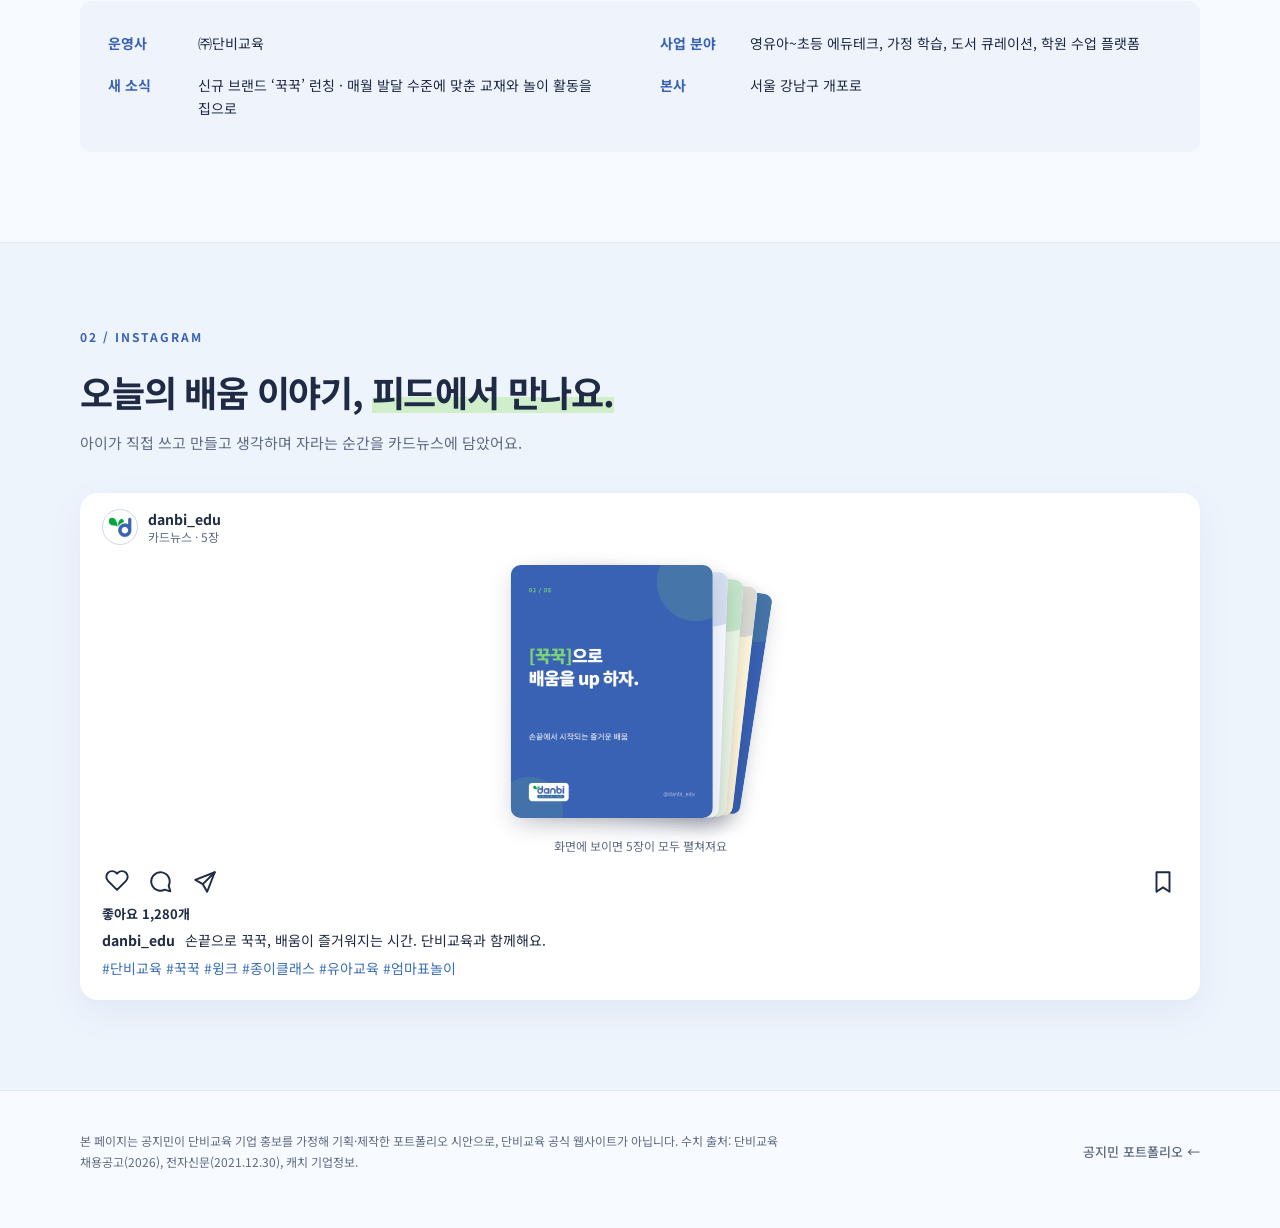
==== commit c8a2d46b: "Add files via upload" ====
--- a/docs/danbi/index.html
+++ b/docs/danbi/index.html
@@ -8,7 +8,7 @@
   <link rel="icon" type="image/png" href="assets/danbi-mark.png">
   <link rel="preconnect" href="https://fonts.googleapis.com"><link rel="preconnect" href="https://fonts.gstatic.com" crossorigin>
   <link rel="stylesheet" href="https://fonts.googleapis.com/css2?family=Noto+Sans+KR:wght@400;500;700;800&display=swap">
-  <link rel="stylesheet" href="danbi.css">
+  <link rel="stylesheet" href="danbi.css?v=3">
 </head>
 <body>
   <header class="top wrap">
@@ -19,14 +19,14 @@
   <main id="top">
     <section class="hero wrap" aria-labelledby="hero-title">
       <p class="eyebrow"><span class="dot"></span>SINCE 2016 · DANBI EDUCATION</p>
-      <h1 id="hero-title">필요한 때 알맞게 내리는 비처럼,<br><span>단비</span>가 아이의 첫 배움을 함께합니다.</h1>
-      <p class="lead">‘단비’는 꼭 필요한 때 알맞게 내리는 비를 뜻합니다. 단비교육은 2016년부터 윙크·윙크북스·캐츠로 더 나은 교육을 만들며, 아이들의 행복한 출발을 돕는 에듀테크 기업입니다.</p>
+      <h1 id="hero-title">필요한 때 내리는 비처럼,<br><span class="hero-name">단비</span>가 아이의 첫 배움을 함께합니다.</h1>
+      <p class="lead">‘단비’는 꼭 필요한 때 알맞게 내리는 비를 뜻합니다.<br>단비교육은 2016년부터 윙크·윙크북스·캐츠로 더 나은 교육을 만들며<br>아이들의 행복한 출발을 돕는 에듀테크 기업입니다.</p>
     </section>
 
     <section class="brand wrap" id="brand" aria-labelledby="brand-title">
       <div class="sec-head">
         <p class="eyebrow">01 / ABOUT DANBI</p>
-        <h2 id="brand-title">숫자로 보는 <span>단비교육.</span></h2>
+        <h2 id="brand-title">숫자로 보는 <span>단비교육</span></h2>
       </div>
       <div class="facts">
         <article class="fact"><p class="fact-num">2016</p><h3>아이들의 행복한 출발을 돕는 에듀테크</h3><p>2016년 5월 설립, 2017년 12월 온·오프라인을 융합한 가정 학습 서비스 ‘윙크’를 선보였습니다.</p><figure class="viz"><svg class="pict timeline" viewBox="0 0 280 46" role="img" aria-label="2016년 설립, 2017년 윙크 출시, 2026년 꾹꾹 런칭까지 10년의 연혁">
@@ -38,17 +38,19 @@
 <text x="6" y="42" class="tl-t">2016 설립</text><text x="274" y="42" text-anchor="end" class="tl-t">2026 꾹꾹 런칭</text>
 <text x="170" y="11" text-anchor="middle" class="tl-m">10년</text></svg></figure></article>
         <article class="fact"><p class="fact-num">10<small>만 명</small></p><h3>윙크와 함께하는 구독자</h3><p>출시 후 매년 큰 폭으로 성장하며 영유아 교육 시장을 이끌고 있습니다. <span class="ref">(2026년 채용공고 기준)</span></p><figure class="viz"><svg class="pict" viewBox="0 0 230 44" role="img" aria-label="사람 아이콘 20개, 1개당 5천 명, 합계 10만 명"><g transform="translate(0,0)"><circle cx="7" cy="4.5" r="4" fill="var(--warm)"/><path d="M0.5 19c0-4.4 2.9-7.5 6.5-7.5s6.5 3.1 6.5 7.5z" fill="var(--warm)"/></g><g transform="translate(18,0)"><circle cx="7" cy="4.5" r="4" fill="var(--warm)"/><path d="M0.5 19c0-4.4 2.9-7.5 6.5-7.5s6.5 3.1 6.5 7.5z" fill="var(--warm)"/></g><g transform="translate(36,0)"><circle cx="7" cy="4.5" r="4" fill="var(--warm)"/><path d="M0.5 19c0-4.4 2.9-7.5 6.5-7.5s6.5 3.1 6.5 7.5z" fill="var(--warm)"/></g><g transform="translate(54,0)"><circle cx="7" cy="4.5" r="4" fill="var(--warm)"/><path d="M0.5 19c0-4.4 2.9-7.5 6.5-7.5s6.5 3.1 6.5 7.5z" fill="var(--warm)"/></g><g transform="translate(72,0)"><circle cx="7" cy="4.5" r="4" fill="var(--warm)"/><path d="M0.5 19c0-4.4 2.9-7.5 6.5-7.5s6.5 3.1 6.5 7.5z" fill="var(--warm)"/></g><g transform="translate(90,0)"><circle cx="7" cy="4.5" r="4" fill="var(--warm)"/><path d="M0.5 19c0-4.4 2.9-7.5 6.5-7.5s6.5 3.1 6.5 7.5z" fill="var(--warm)"/></g><g transform="translate(108,0)"><circle cx="7" cy="4.5" r="4" fill="var(--warm)"/><path d="M0.5 19c0-4.4 2.9-7.5 6.5-7.5s6.5 3.1 6.5 7.5z" fill="var(--warm)"/></g><g transform="translate(126,0)"><circle cx="7" cy="4.5" r="4" fill="var(--warm)"/><path d="M0.5 19c0-4.4 2.9-7.5 6.5-7.5s6.5 3.1 6.5 7.5z" fill="var(--warm)"/></g><g transform="translate(144,0)"><circle cx="7" cy="4.5" r="4" fill="var(--warm)"/><path d="M0.5 19c0-4.4 2.9-7.5 6.5-7.5s6.5 3.1 6.5 7.5z" fill="var(--warm)"/></g><g transform="translate(162,0)"><circle cx="7" cy="4.5" r="4" fill="var(--warm)"/><path d="M0.5 19c0-4.4 2.9-7.5 6.5-7.5s6.5 3.1 6.5 7.5z" fill="var(--warm)"/></g><g transform="translate(180,0)"><circle cx="7" cy="4.5" r="4" fill="var(--warm)"/><path d="M0.5 19c0-4.4 2.9-7.5 6.5-7.5s6.5 3.1 6.5 7.5z" fill="var(--warm)"/></g><g transform="translate(198,0)"><circle cx="7" cy="4.5" r="4" fill="var(--warm)"/><path d="M0.5 19c0-4.4 2.9-7.5 6.5-7.5s6.5 3.1 6.5 7.5z" fill="var(--warm)"/></g><g transform="translate(216,0)"><circle cx="7" cy="4.5" r="4" fill="var(--warm)"/><path d="M0.5 19c0-4.4 2.9-7.5 6.5-7.5s6.5 3.1 6.5 7.5z" fill="var(--warm)"/></g><g transform="translate(0,24)"><circle cx="7" cy="4.5" r="4" fill="var(--warm)"/><path d="M0.5 19c0-4.4 2.9-7.5 6.5-7.5s6.5 3.1 6.5 7.5z" fill="var(--warm)"/></g><g transform="translate(18,24)"><circle cx="7" cy="4.5" r="4" fill="var(--warm)"/><path d="M0.5 19c0-4.4 2.9-7.5 6.5-7.5s6.5 3.1 6.5 7.5z" fill="var(--warm)"/></g><g transform="translate(36,24)"><circle cx="7" cy="4.5" r="4" fill="var(--warm)"/><path d="M0.5 19c0-4.4 2.9-7.5 6.5-7.5s6.5 3.1 6.5 7.5z" fill="var(--warm)"/></g><g transform="translate(54,24)"><circle cx="7" cy="4.5" r="4" fill="var(--warm)"/><path d="M0.5 19c0-4.4 2.9-7.5 6.5-7.5s6.5 3.1 6.5 7.5z" fill="var(--warm)"/></g><g transform="translate(72,24)"><circle cx="7" cy="4.5" r="4" fill="var(--warm)"/><path d="M0.5 19c0-4.4 2.9-7.5 6.5-7.5s6.5 3.1 6.5 7.5z" fill="var(--warm)"/></g><g transform="translate(90,24)"><circle cx="7" cy="4.5" r="4" fill="var(--warm)"/><path d="M0.5 19c0-4.4 2.9-7.5 6.5-7.5s6.5 3.1 6.5 7.5z" fill="var(--warm)"/></g><g transform="translate(108,24)"><circle cx="7" cy="4.5" r="4" fill="var(--warm)"/><path d="M0.5 19c0-4.4 2.9-7.5 6.5-7.5s6.5 3.1 6.5 7.5z" fill="var(--warm)"/></g></svg><figcaption><i class="key person"></i> 1명 = 5천 명</figcaption></figure></article>
-        <article class="fact"><p class="fact-num">900<small>억+</small></p><h3>윙크 출시 4년 만의 연 매출</h3><p>2021년 매출이 전년의 두 배 가까이 늘었고, 2023년 중소벤처기업부 ‘벤처천억기업’에 선정되었습니다.</p><figure class="viz"><svg class="pict bars" viewBox="0 0 280 46" role="img" aria-label="연 매출 2020년 485억 원, 2021년 900억 원 이상">
-<text x="0" y="14" class="b-t">2020</text><rect x="34" y="4" width="108" height="14" rx="3" fill="var(--line-strong)"/><text x="148" y="15" class="b-v" style="fill:var(--muted)">485억</text>
-<text x="0" y="38" class="b-t">2021</text><rect x="34" y="28" width="200" height="14" rx="3" fill="var(--warm)"/><text x="240" y="39" class="b-v">900억+</text></svg><figcaption><i class="key coin"></i> 연 매출 · 전자신문(2021.12.30)</figcaption></figure></article>
+        <article class="fact"><p class="fact-num">900<small>억+</small></p><h3>윙크 출시 4년 만의 연 매출</h3><p>2021년 매출이 전년의 두 배 가까이 늘었고, 2023년 중소벤처기업부 ‘벤처천억기업’에 선정되었습니다.</p><figure class="viz"><svg class="pict bars" id="sales-bars" viewBox="0 0 280 46" role="img" aria-label="연 매출 2020년 485억 원, 2021년 900억 원 이상">
+<text x="0" y="14" class="b-t">2020</text><rect class="bar" style="--d:.5s" x="34" y="4" width="108" height="14" rx="3" fill="var(--line-strong)"/><text x="148" y="15" class="b-v bar-v" style="fill:var(--muted);--d:.5s">485억</text>
+<text x="0" y="38" class="b-t">2021</text><rect class="bar" style="--d:.926s" x="34" y="28" width="200" height="14" rx="3" fill="var(--warm)"/><text x="240" y="39" class="b-v bar-v" style="--d:.926s">900억+</text></svg><figcaption><i class="key coin"></i> 연 매출 · 전자신문(2021.12.30)</figcaption></figure></article>
       </div>
       <div class="pillars">
-        <div class="pillar"><figure class="pill-art"><svg viewBox="0 0 120 80" aria-hidden="true"><rect x="26" y="10" width="68" height="56" rx="8" fill="#3a62b4"/><rect x="32" y="16" width="56" height="44" rx="3" fill="#eaf6e6"/><circle cx="48" cy="34" r="8" fill="#ffd166"/><path d="M38 54l12-11 9 8 8-6 15 9z" fill="#7ed37a"/><circle cx="96" cy="58" r="10" fill="#1fa043"/><path d="M92 58l3 3 5-6" stroke="#fff" stroke-width="2.4" fill="none" stroke-linecap="round" stroke-linejoin="round"/></svg></figure><span class="pill-no">01</span><h4>윙크</h4><p>3~9세 유아·초등을 위한 태블릿 가정 학습. 선생님이 실시간 영상으로 1:1 학습을 관리합니다.</p></div>
+        <div class="pillar"><figure class="pill-art"><svg viewBox="0 0 120 80" aria-hidden="true"><rect x="26" y="10" width="68" height="56" rx="8" fill="#3a62b4"/><rect x="32" y="16" width="56" height="44" rx="3" fill="#eaf6e6"/><circle cx="48" cy="34" r="8" fill="#ffd166"/><path d="M38 54l12-11 9 8 8-6 15 9z" fill="#7ed37a"/><circle cx="96" cy="58" r="10" fill="#1fa043"/><path d="M92 58l3 3 5-6" stroke="#fff" stroke-width="2.4" fill="none" stroke-linecap="round" stroke-linejoin="round"/></svg></figure><span class="pill-no">01</span><h4>윙크</h4><p>3~9세 유아·초등을 위한 태블릿 가정 학습. 선생님이 실시간 영상으로 1:1 학습을 관리합니다.</p>
+          <ul class="news">
+            <li><a href="https://www.etnews.com/20211230000112" target="_blank" rel="noopener noreferrer"><span class="news-src">전자신문 · 2021.12.30</span><span class="news-title">단비교육, ‘윙크’로 연매출 900억원 돌파</span><span class="news-url">etnews.com/20211230000112 ↗</span><span class="sr-only"> (새 탭에서 열기)</span></a></li>
+          </ul></div>
         <div class="pillar"><figure class="pill-art"><svg viewBox="0 0 120 80" aria-hidden="true"><rect x="24" y="20" width="14" height="48" rx="2" fill="#3a62b4"/><rect x="40" y="14" width="14" height="54" rx="2" fill="#7ed37a"/><rect x="56" y="24" width="14" height="44" rx="2" fill="#ffd166"/><rect x="72" y="18" width="14" height="50" rx="2" fill="#8fb0e6" transform="rotate(12 79 68)"/><path d="M22 68h76" stroke="#1f2a44" stroke-width="2.5" stroke-linecap="round" opacity=".25"/></svg></figure><span class="pill-no">02</span><h4>윙크북스</h4><p>2021년 출시한 도서 큐레이션 서비스. 아이에게 맞는 책을 골라 집으로 전합니다.</p></div>
         <div class="pillar"><figure class="pill-art"><svg viewBox="0 0 120 80" aria-hidden="true"><rect x="20" y="14" width="64" height="44" rx="4" fill="#fff" stroke="#3a62b4" stroke-width="3"/><path d="M30 28h30M30 38h40M30 48h22" stroke="#8fb0e6" stroke-width="4" stroke-linecap="round"/><path d="M40 58v10M64 58v10" stroke="#3a62b4" stroke-width="3" stroke-linecap="round"/><circle cx="94" cy="34" r="8" fill="#1fa043"/><path d="M82 64c0-9 5-16 12-16s12 7 12 16z" fill="#1fa043"/></svg></figure><span class="pill-no">03</span><h4>캐츠</h4><p>2023년 학원 선생님의 수업 준비를 돕는 통합 플랫폼으로 출발해, 2024년 캐츠홈·캐츠잉글리시로 넓혔습니다.</p></div>
         <div class="pillar"><figure class="pill-art"><svg viewBox="0 0 120 80" aria-hidden="true"><rect x="22" y="18" width="52" height="46" rx="3" fill="#ffd166" transform="rotate(-6 48 41)"/><path d="M58 60 84 22l14 10-26 38z" fill="#7ed37a"/><path d="M84 22l14 10" stroke="#1fa043" stroke-width="3"/><circle cx="40" cy="38" r="9" fill="#3a62b4"/><path d="M36 38l3 3 5-6" stroke="#fff" stroke-width="2.2" fill="none" stroke-linecap="round" stroke-linejoin="round"/><path d="M30 56h22" stroke="#e0a400" stroke-width="3" stroke-linecap="round"/></svg></figure><span class="pill-no">04</span><h4>꾹꾹<span class="pill-new">NEW</span></h4><p>유아 교육 전문가와 함께하는 프리미엄 종이 클래스. 아이가 직접 쓰고 만들고 생각하며 배움의 즐거움을 느낍니다.</p>
           <ul class="news">
-            <li><a href="https://www.etnews.com/20211230000112" target="_blank" rel="noopener noreferrer"><span class="news-src">전자신문 · 2021.12.30</span><span class="news-title">단비교육, ‘윙크’로 연매출 900억원 돌파</span><span class="news-url">etnews.com/20211230000112 ↗</span><span class="sr-only"> (새 탭에서 열기)</span></a></li>
             <li><a href="https://danbiedu.career.greetinghr.com/ko/o/238747" target="_blank" rel="noopener noreferrer"><span class="news-src">단비교육 채용 · 2026</span><span class="news-title">신규 브랜드 ‘꾹꾹’과 함께 성장할 온라인 퍼포먼스 마케터</span><span class="news-url">danbiedu.career.greetinghr.com/ko/o/238747 ↗</span><span class="sr-only"> (새 탭에서 열기)</span></a></li>
           </ul>
         </div>
@@ -92,6 +94,8 @@
   lk.addEventListener('click',function(){toggle();});
   d.addEventListener('dblclick',function(e){e.preventDefault();toggle(true);});
   if('IntersectionObserver' in window){var t=0;new IntersectionObserver(function(es){es.forEach(function(en){if(en.intersectionRatio>=.5){if(!t&&!d.classList.contains('open'))t=setTimeout(function(){d.classList.add('open');t=0;},500);}else if(!en.isIntersecting){clearTimeout(t);t=0;d.classList.remove('open');}});},{threshold:[0,.5]}).observe(d);}else{d.classList.add('open');}
+  var bars=document.getElementById('sales-bars');
+  if(bars){if('IntersectionObserver' in window){new IntersectionObserver(function(es,o){es.forEach(function(e){if(e.isIntersecting){bars.classList.add('grow');o.disconnect();}});},{threshold:.6}).observe(bars);}else{bars.classList.add('grow');}}
   })();
   </script>
 </body>
--- a/docs/danbi/danbi.css
+++ b/docs/danbi/danbi.css
@@ -123,3 +123,10 @@
 .dot{background:var(--green)}.key.coin{width:10px;height:6px;border-radius:2px}
 .bars .b-t{font-size:10px;fill:var(--muted);font-family:var(--font)}.bars .b-v{font-size:10px;fill:var(--warm);font-weight:700;font-family:var(--font)}
 .pill-new{display:inline-block;margin-left:6px;font-size:10px;font-weight:800;letter-spacing:1px;color:#fff;background:var(--green);border-radius:20px;padding:1px 7px;vertical-align:2px}
+.hero-name{font-size:1.25em;letter-spacing:-1px}
+.lead{max-width:none}
+.bars .bar{transform-box:fill-box;transform-origin:left center;transform:scaleX(0)}
+.bars .bar-v{opacity:0}
+.bars.grow .bar{transform:scaleX(1);transition:transform var(--d) linear}
+.bars.grow .bar-v{opacity:1;transition:opacity .3s ease var(--d)}
+@media(prefers-reduced-motion:reduce){.bars .bar{transform:none}.bars .bar-v{opacity:1}}
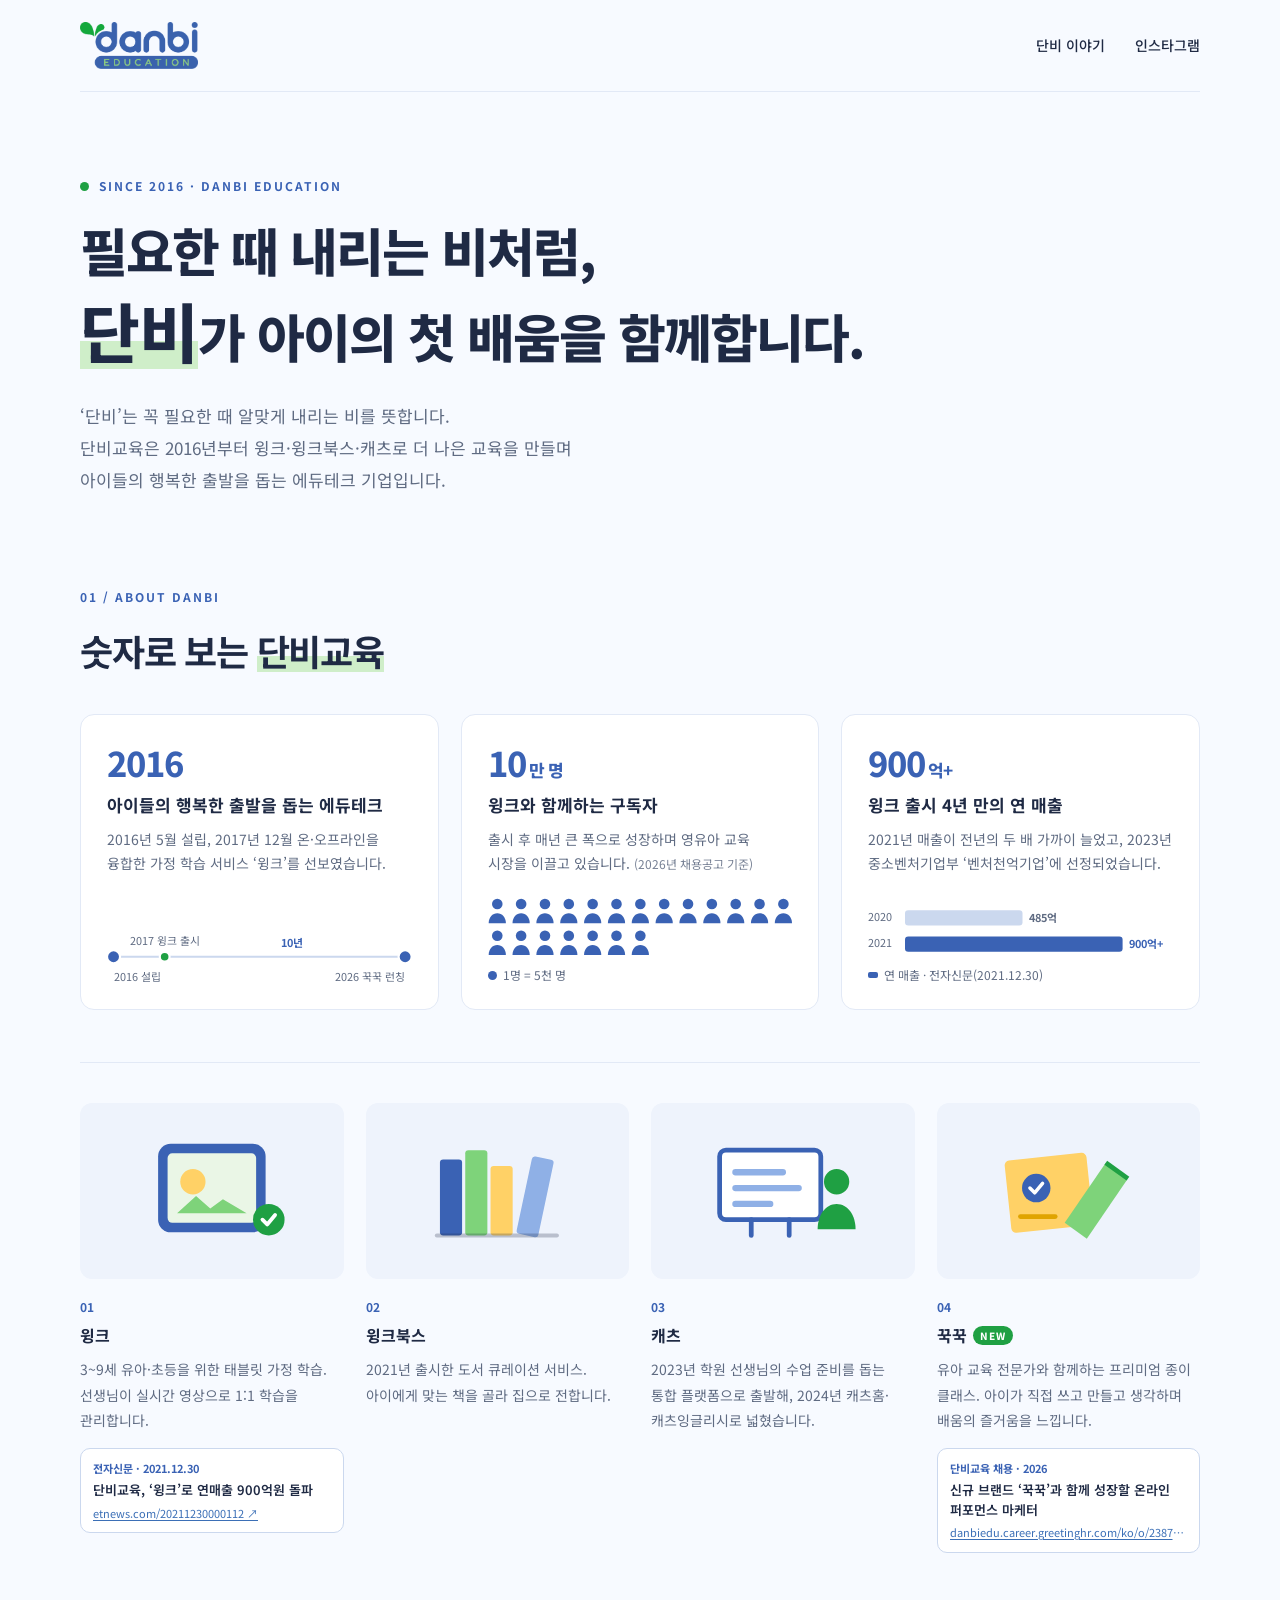
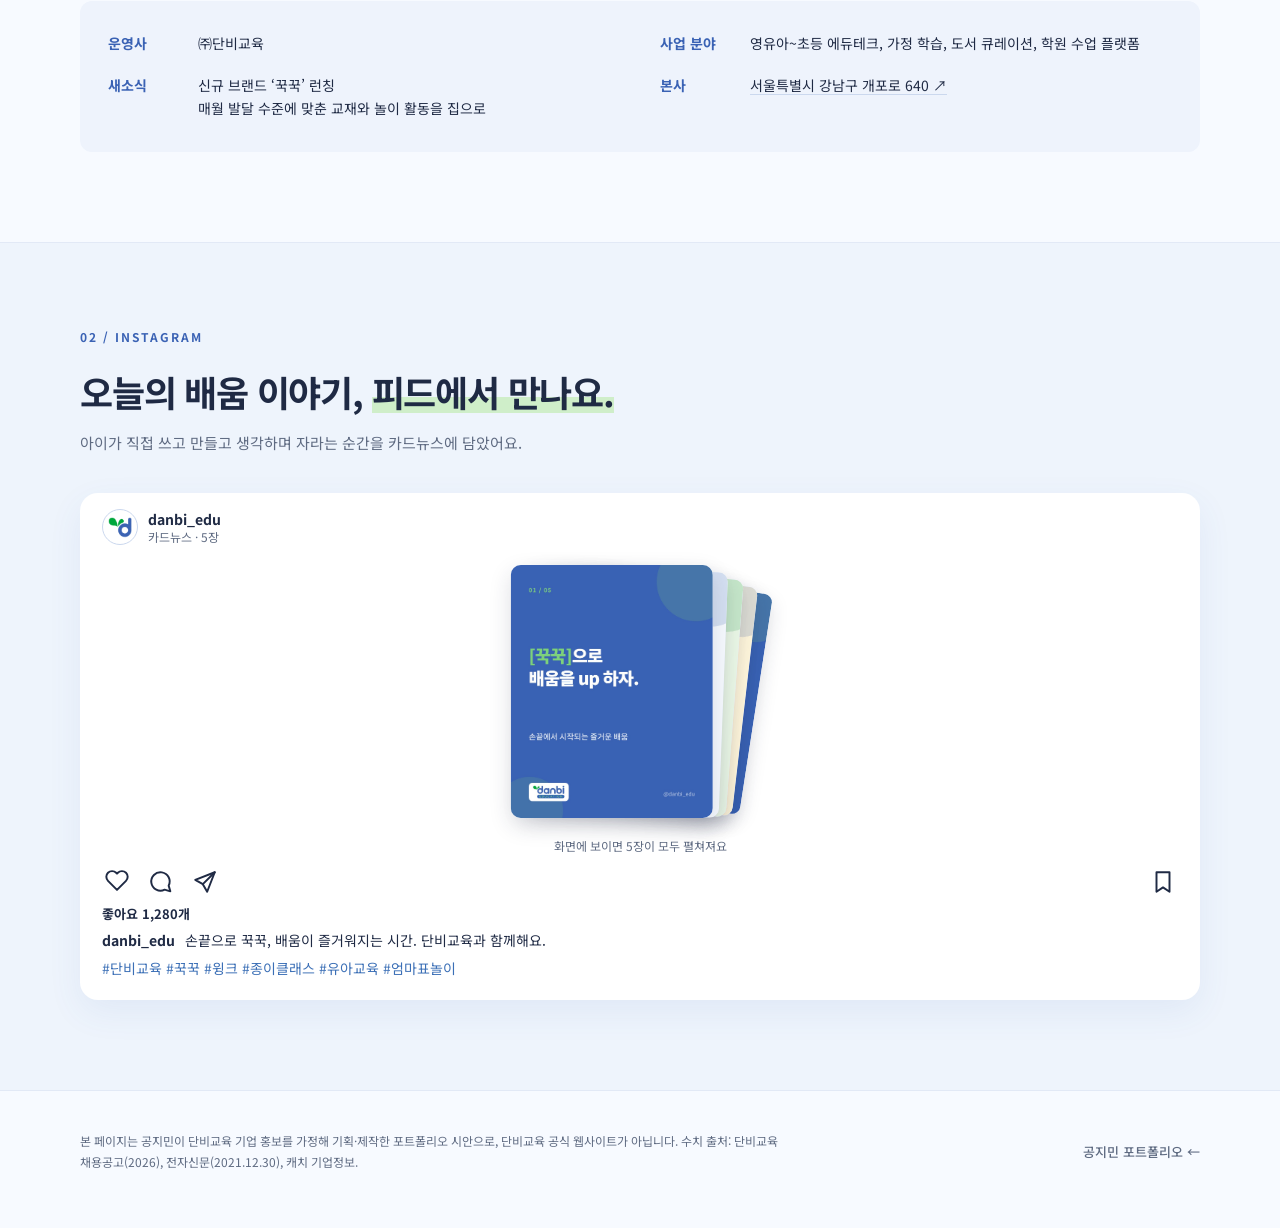
==== commit 2d0ab93c: "Add files via upload" ====
--- a/docs/danbi/index.html
+++ b/docs/danbi/index.html
@@ -8,7 +8,7 @@
   <link rel="icon" type="image/png" href="assets/danbi-mark.png">
   <link rel="preconnect" href="https://fonts.googleapis.com"><link rel="preconnect" href="https://fonts.gstatic.com" crossorigin>
   <link rel="stylesheet" href="https://fonts.googleapis.com/css2?family=Noto+Sans+KR:wght@400;500;700;800&display=swap">
-  <link rel="stylesheet" href="danbi.css?v=3">
+  <link rel="stylesheet" href="danbi.css?v=4">
 </head>
 <body>
   <header class="top wrap">
@@ -58,8 +58,8 @@
       <dl class="company">
         <div><dt>운영사</dt><dd>㈜단비교육</dd></div>
         <div><dt>사업 분야</dt><dd>영유아~초등 에듀테크, 가정 학습, 도서 큐레이션, 학원 수업 플랫폼</dd></div>
-        <div><dt>새 소식</dt><dd>신규 브랜드 ‘꾹꾹’ 런칭 · 매월 발달 수준에 맞춘 교재와 놀이 활동을 집으로</dd></div>
-        <div><dt>본사</dt><dd>서울 강남구 개포로</dd></div>
+        <div><dt>새소식</dt><dd>신규 브랜드 ‘꾹꾹’ 런칭<br>매월 발달 수준에 맞춘 교재와 놀이 활동을 집으로</dd></div>
+        <div><dt>본사</dt><dd><a class="map-link" href="https://map.naver.com/p/search/%EC%84%9C%EC%9A%B8%ED%8A%B9%EB%B3%84%EC%8B%9C%20%EA%B0%95%EB%82%A8%EA%B5%AC%20%EA%B0%9C%ED%8F%AC%EB%A1%9C%20640" target="_blank" rel="noopener noreferrer">서울특별시 강남구 개포로 640 <span aria-hidden="true">↗</span><span class="sr-only"> (네이버 지도에서 열기)</span></a></dd></div>
       </dl>
     </section>
 
--- a/docs/danbi/danbi.css
+++ b/docs/danbi/danbi.css
@@ -130,3 +130,4 @@
 .bars.grow .bar{transform:scaleX(1);transition:transform var(--d) linear}
 .bars.grow .bar-v{opacity:1;transition:opacity .3s ease var(--d)}
 @media(prefers-reduced-motion:reduce){.bars .bar{transform:none}.bars .bar-v{opacity:1}}
+.map-link{color:var(--ink);text-decoration:underline;text-decoration-color:var(--line-strong);text-underline-offset:3px;transition:color .2s,text-decoration-color .2s}.map-link:hover{color:var(--warm);text-decoration-color:var(--warm)}
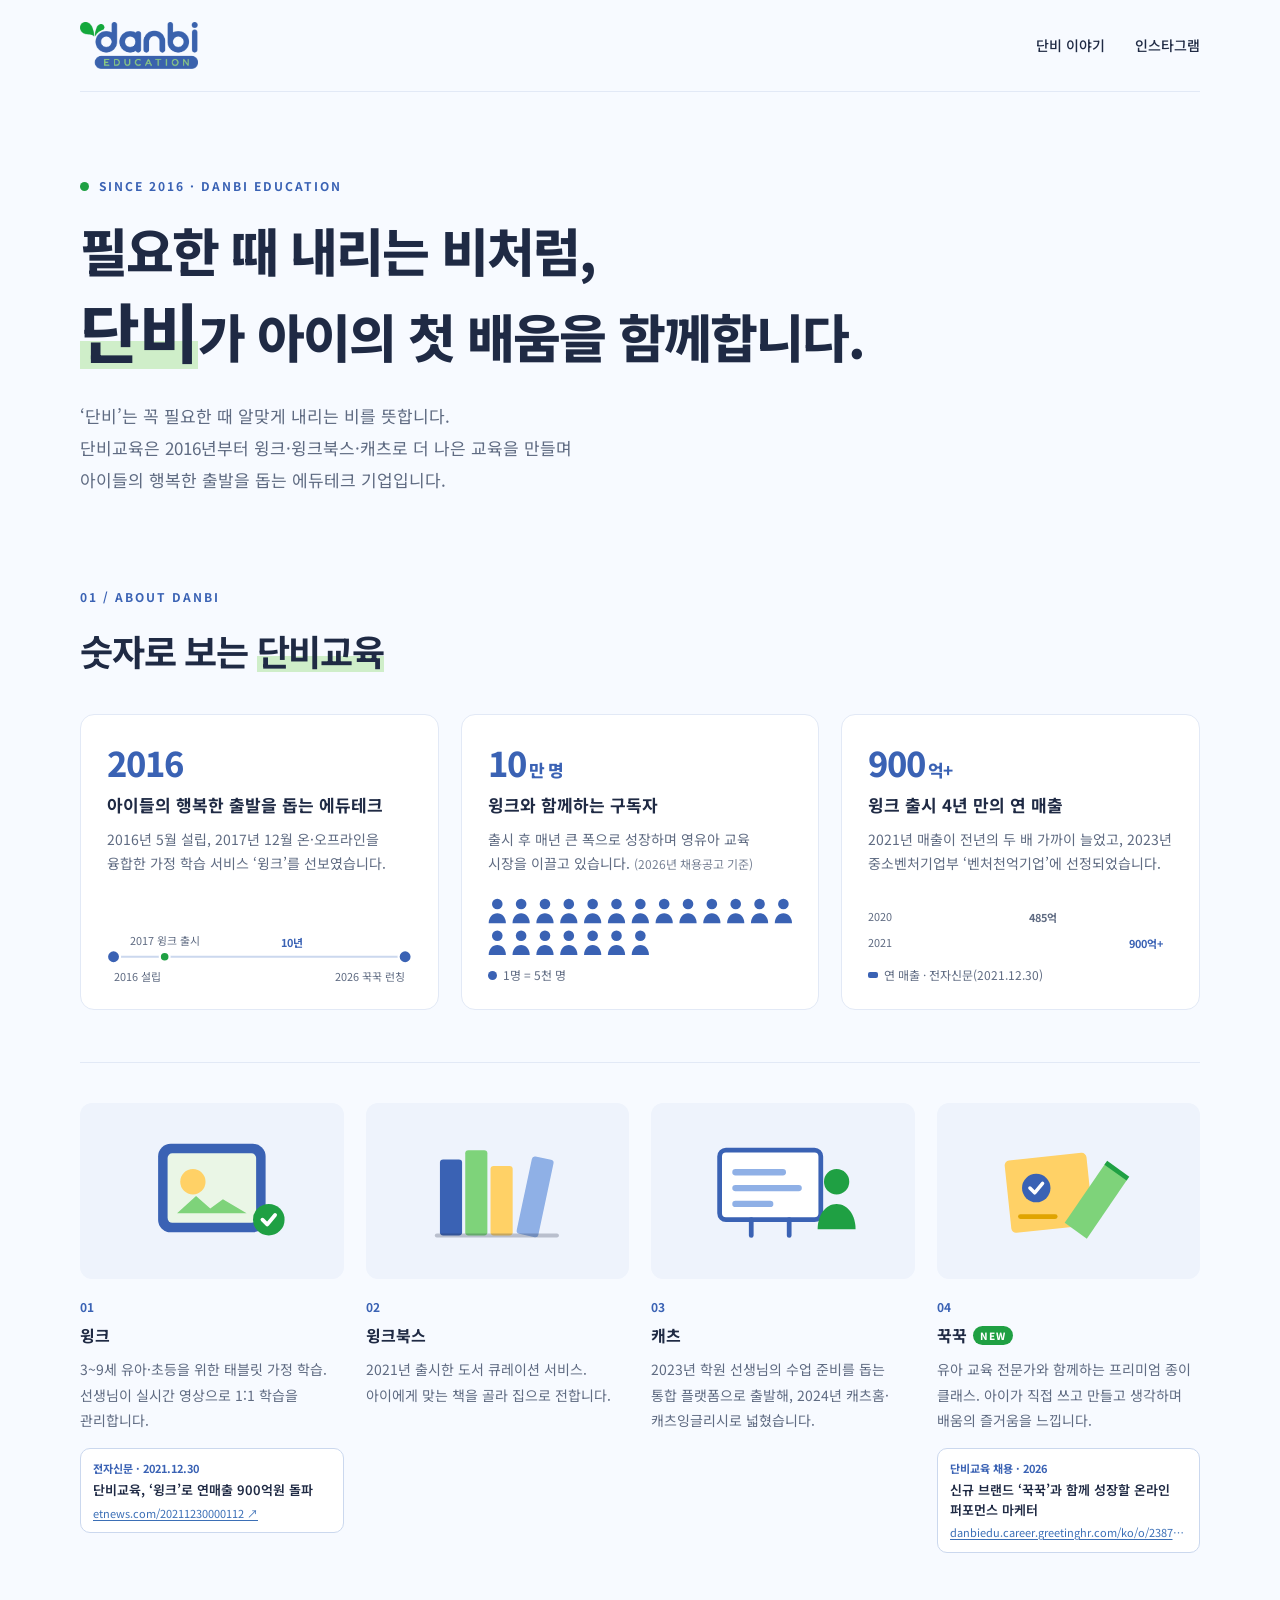
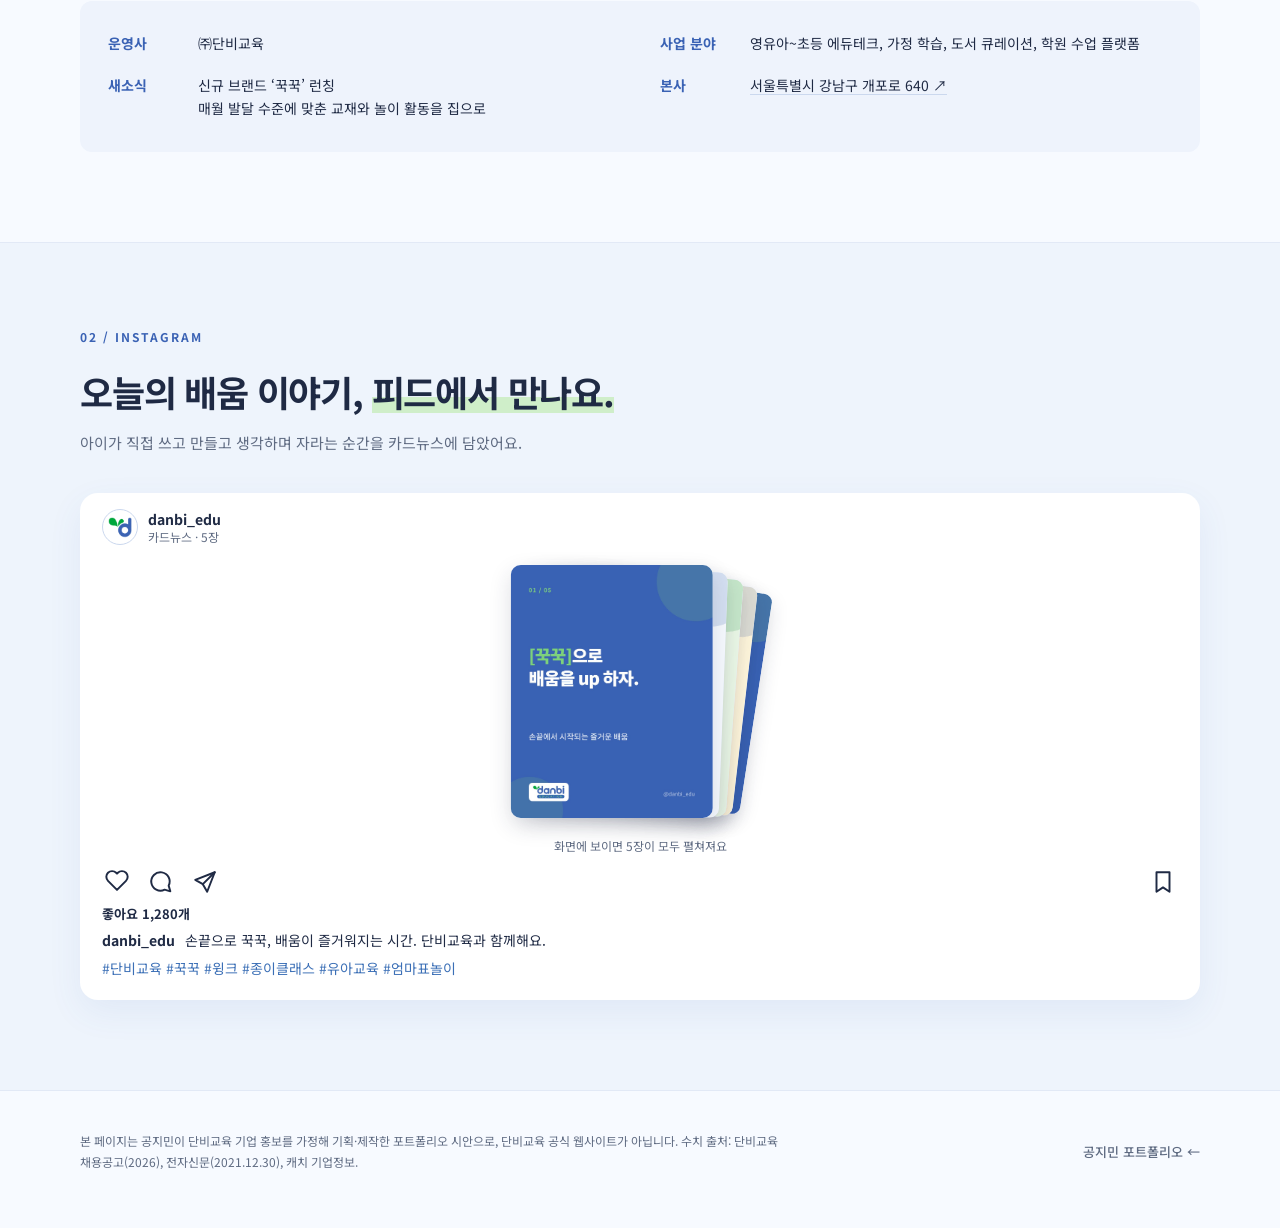
==== commit 5af6ecc5: "Add files via upload" ====
--- a/docs/danbi/index.html
+++ b/docs/danbi/index.html
@@ -8,7 +8,7 @@
   <link rel="icon" type="image/png" href="assets/danbi-mark.png">
   <link rel="preconnect" href="https://fonts.googleapis.com"><link rel="preconnect" href="https://fonts.gstatic.com" crossorigin>
   <link rel="stylesheet" href="https://fonts.googleapis.com/css2?family=Noto+Sans+KR:wght@400;500;700;800&display=swap">
-  <link rel="stylesheet" href="danbi.css?v=4">
+  <link rel="stylesheet" href="danbi.css?v=5">
 </head>
 <body>
   <header class="top wrap">
@@ -39,8 +39,8 @@
 <text x="170" y="11" text-anchor="middle" class="tl-m">10년</text></svg></figure></article>
         <article class="fact"><p class="fact-num">10<small>만 명</small></p><h3>윙크와 함께하는 구독자</h3><p>출시 후 매년 큰 폭으로 성장하며 영유아 교육 시장을 이끌고 있습니다. <span class="ref">(2026년 채용공고 기준)</span></p><figure class="viz"><svg class="pict" viewBox="0 0 230 44" role="img" aria-label="사람 아이콘 20개, 1개당 5천 명, 합계 10만 명"><g transform="translate(0,0)"><circle cx="7" cy="4.5" r="4" fill="var(--warm)"/><path d="M0.5 19c0-4.4 2.9-7.5 6.5-7.5s6.5 3.1 6.5 7.5z" fill="var(--warm)"/></g><g transform="translate(18,0)"><circle cx="7" cy="4.5" r="4" fill="var(--warm)"/><path d="M0.5 19c0-4.4 2.9-7.5 6.5-7.5s6.5 3.1 6.5 7.5z" fill="var(--warm)"/></g><g transform="translate(36,0)"><circle cx="7" cy="4.5" r="4" fill="var(--warm)"/><path d="M0.5 19c0-4.4 2.9-7.5 6.5-7.5s6.5 3.1 6.5 7.5z" fill="var(--warm)"/></g><g transform="translate(54,0)"><circle cx="7" cy="4.5" r="4" fill="var(--warm)"/><path d="M0.5 19c0-4.4 2.9-7.5 6.5-7.5s6.5 3.1 6.5 7.5z" fill="var(--warm)"/></g><g transform="translate(72,0)"><circle cx="7" cy="4.5" r="4" fill="var(--warm)"/><path d="M0.5 19c0-4.4 2.9-7.5 6.5-7.5s6.5 3.1 6.5 7.5z" fill="var(--warm)"/></g><g transform="translate(90,0)"><circle cx="7" cy="4.5" r="4" fill="var(--warm)"/><path d="M0.5 19c0-4.4 2.9-7.5 6.5-7.5s6.5 3.1 6.5 7.5z" fill="var(--warm)"/></g><g transform="translate(108,0)"><circle cx="7" cy="4.5" r="4" fill="var(--warm)"/><path d="M0.5 19c0-4.4 2.9-7.5 6.5-7.5s6.5 3.1 6.5 7.5z" fill="var(--warm)"/></g><g transform="translate(126,0)"><circle cx="7" cy="4.5" r="4" fill="var(--warm)"/><path d="M0.5 19c0-4.4 2.9-7.5 6.5-7.5s6.5 3.1 6.5 7.5z" fill="var(--warm)"/></g><g transform="translate(144,0)"><circle cx="7" cy="4.5" r="4" fill="var(--warm)"/><path d="M0.5 19c0-4.4 2.9-7.5 6.5-7.5s6.5 3.1 6.5 7.5z" fill="var(--warm)"/></g><g transform="translate(162,0)"><circle cx="7" cy="4.5" r="4" fill="var(--warm)"/><path d="M0.5 19c0-4.4 2.9-7.5 6.5-7.5s6.5 3.1 6.5 7.5z" fill="var(--warm)"/></g><g transform="translate(180,0)"><circle cx="7" cy="4.5" r="4" fill="var(--warm)"/><path d="M0.5 19c0-4.4 2.9-7.5 6.5-7.5s6.5 3.1 6.5 7.5z" fill="var(--warm)"/></g><g transform="translate(198,0)"><circle cx="7" cy="4.5" r="4" fill="var(--warm)"/><path d="M0.5 19c0-4.4 2.9-7.5 6.5-7.5s6.5 3.1 6.5 7.5z" fill="var(--warm)"/></g><g transform="translate(216,0)"><circle cx="7" cy="4.5" r="4" fill="var(--warm)"/><path d="M0.5 19c0-4.4 2.9-7.5 6.5-7.5s6.5 3.1 6.5 7.5z" fill="var(--warm)"/></g><g transform="translate(0,24)"><circle cx="7" cy="4.5" r="4" fill="var(--warm)"/><path d="M0.5 19c0-4.4 2.9-7.5 6.5-7.5s6.5 3.1 6.5 7.5z" fill="var(--warm)"/></g><g transform="translate(18,24)"><circle cx="7" cy="4.5" r="4" fill="var(--warm)"/><path d="M0.5 19c0-4.4 2.9-7.5 6.5-7.5s6.5 3.1 6.5 7.5z" fill="var(--warm)"/></g><g transform="translate(36,24)"><circle cx="7" cy="4.5" r="4" fill="var(--warm)"/><path d="M0.5 19c0-4.4 2.9-7.5 6.5-7.5s6.5 3.1 6.5 7.5z" fill="var(--warm)"/></g><g transform="translate(54,24)"><circle cx="7" cy="4.5" r="4" fill="var(--warm)"/><path d="M0.5 19c0-4.4 2.9-7.5 6.5-7.5s6.5 3.1 6.5 7.5z" fill="var(--warm)"/></g><g transform="translate(72,24)"><circle cx="7" cy="4.5" r="4" fill="var(--warm)"/><path d="M0.5 19c0-4.4 2.9-7.5 6.5-7.5s6.5 3.1 6.5 7.5z" fill="var(--warm)"/></g><g transform="translate(90,24)"><circle cx="7" cy="4.5" r="4" fill="var(--warm)"/><path d="M0.5 19c0-4.4 2.9-7.5 6.5-7.5s6.5 3.1 6.5 7.5z" fill="var(--warm)"/></g><g transform="translate(108,24)"><circle cx="7" cy="4.5" r="4" fill="var(--warm)"/><path d="M0.5 19c0-4.4 2.9-7.5 6.5-7.5s6.5 3.1 6.5 7.5z" fill="var(--warm)"/></g></svg><figcaption><i class="key person"></i> 1명 = 5천 명</figcaption></figure></article>
         <article class="fact"><p class="fact-num">900<small>억+</small></p><h3>윙크 출시 4년 만의 연 매출</h3><p>2021년 매출이 전년의 두 배 가까이 늘었고, 2023년 중소벤처기업부 ‘벤처천억기업’에 선정되었습니다.</p><figure class="viz"><svg class="pict bars" id="sales-bars" viewBox="0 0 280 46" role="img" aria-label="연 매출 2020년 485억 원, 2021년 900억 원 이상">
-<text x="0" y="14" class="b-t">2020</text><rect class="bar" style="--d:.5s" x="34" y="4" width="108" height="14" rx="3" fill="var(--line-strong)"/><text x="148" y="15" class="b-v bar-v" style="fill:var(--muted);--d:.5s">485억</text>
-<text x="0" y="38" class="b-t">2021</text><rect class="bar" style="--d:.926s" x="34" y="28" width="200" height="14" rx="3" fill="var(--warm)"/><text x="240" y="39" class="b-v bar-v" style="--d:.926s">900억+</text></svg><figcaption><i class="key coin"></i> 연 매출 · 전자신문(2021.12.30)</figcaption></figure></article>
+<text x="0" y="14" class="b-t">2020</text><rect class="bar" style="--d:1.5s" x="34" y="4" width="108" height="14" rx="3" fill="var(--line-strong)"/><text x="148" y="15" class="b-v bar-v" style="fill:var(--muted);--d:1.5s">485억</text>
+<text x="0" y="38" class="b-t">2021</text><rect class="bar" style="--d:2.78s" x="34" y="28" width="200" height="14" rx="3" fill="var(--warm)"/><text x="240" y="39" class="b-v bar-v" style="--d:2.78s">900억+</text></svg><figcaption><i class="key coin"></i> 연 매출 · 전자신문(2021.12.30)</figcaption></figure></article>
       </div>
       <div class="pillars">
         <div class="pillar"><figure class="pill-art"><svg viewBox="0 0 120 80" aria-hidden="true"><rect x="26" y="10" width="68" height="56" rx="8" fill="#3a62b4"/><rect x="32" y="16" width="56" height="44" rx="3" fill="#eaf6e6"/><circle cx="48" cy="34" r="8" fill="#ffd166"/><path d="M38 54l12-11 9 8 8-6 15 9z" fill="#7ed37a"/><circle cx="96" cy="58" r="10" fill="#1fa043"/><path d="M92 58l3 3 5-6" stroke="#fff" stroke-width="2.4" fill="none" stroke-linecap="round" stroke-linejoin="round"/></svg></figure><span class="pill-no">01</span><h4>윙크</h4><p>3~9세 유아·초등을 위한 태블릿 가정 학습. 선생님이 실시간 영상으로 1:1 학습을 관리합니다.</p>
@@ -95,7 +95,7 @@
   d.addEventListener('dblclick',function(e){e.preventDefault();toggle(true);});
   if('IntersectionObserver' in window){var t=0;new IntersectionObserver(function(es){es.forEach(function(en){if(en.intersectionRatio>=.5){if(!t&&!d.classList.contains('open'))t=setTimeout(function(){d.classList.add('open');t=0;},500);}else if(!en.isIntersecting){clearTimeout(t);t=0;d.classList.remove('open');}});},{threshold:[0,.5]}).observe(d);}else{d.classList.add('open');}
   var bars=document.getElementById('sales-bars');
-  if(bars){if('IntersectionObserver' in window){new IntersectionObserver(function(es,o){es.forEach(function(e){if(e.isIntersecting){bars.classList.add('grow');o.disconnect();}});},{threshold:.6}).observe(bars);}else{bars.classList.add('grow');}}
+  if(bars){if('IntersectionObserver' in window){new IntersectionObserver(function(es){es.forEach(function(e){if(e.intersectionRatio>=.6)bars.classList.add('grow');else if(!e.isIntersecting)bars.classList.remove('grow');});},{threshold:[0,.6]}).observe(bars);}else{bars.classList.add('grow');}}
   })();
   </script>
 </body>
--- a/docs/danbi/danbi.css
+++ b/docs/danbi/danbi.css
@@ -127,7 +127,7 @@
 .lead{max-width:none}
 .bars .bar{transform-box:fill-box;transform-origin:left center;transform:scaleX(0)}
 .bars .bar-v{opacity:0}
-.bars.grow .bar{transform:scaleX(1);transition:transform var(--d) linear}
-.bars.grow .bar-v{opacity:1;transition:opacity .3s ease var(--d)}
+.bars.grow .bar{transform:scaleX(1);transition:transform var(--d) linear .2s}
+.bars.grow .bar-v{opacity:1;transition:opacity .4s ease calc(var(--d) + .2s)}
 @media(prefers-reduced-motion:reduce){.bars .bar{transform:none}.bars .bar-v{opacity:1}}
 .map-link{color:var(--ink);text-decoration:underline;text-decoration-color:var(--line-strong);text-underline-offset:3px;transition:color .2s,text-decoration-color .2s}.map-link:hover{color:var(--warm);text-decoration-color:var(--warm)}
